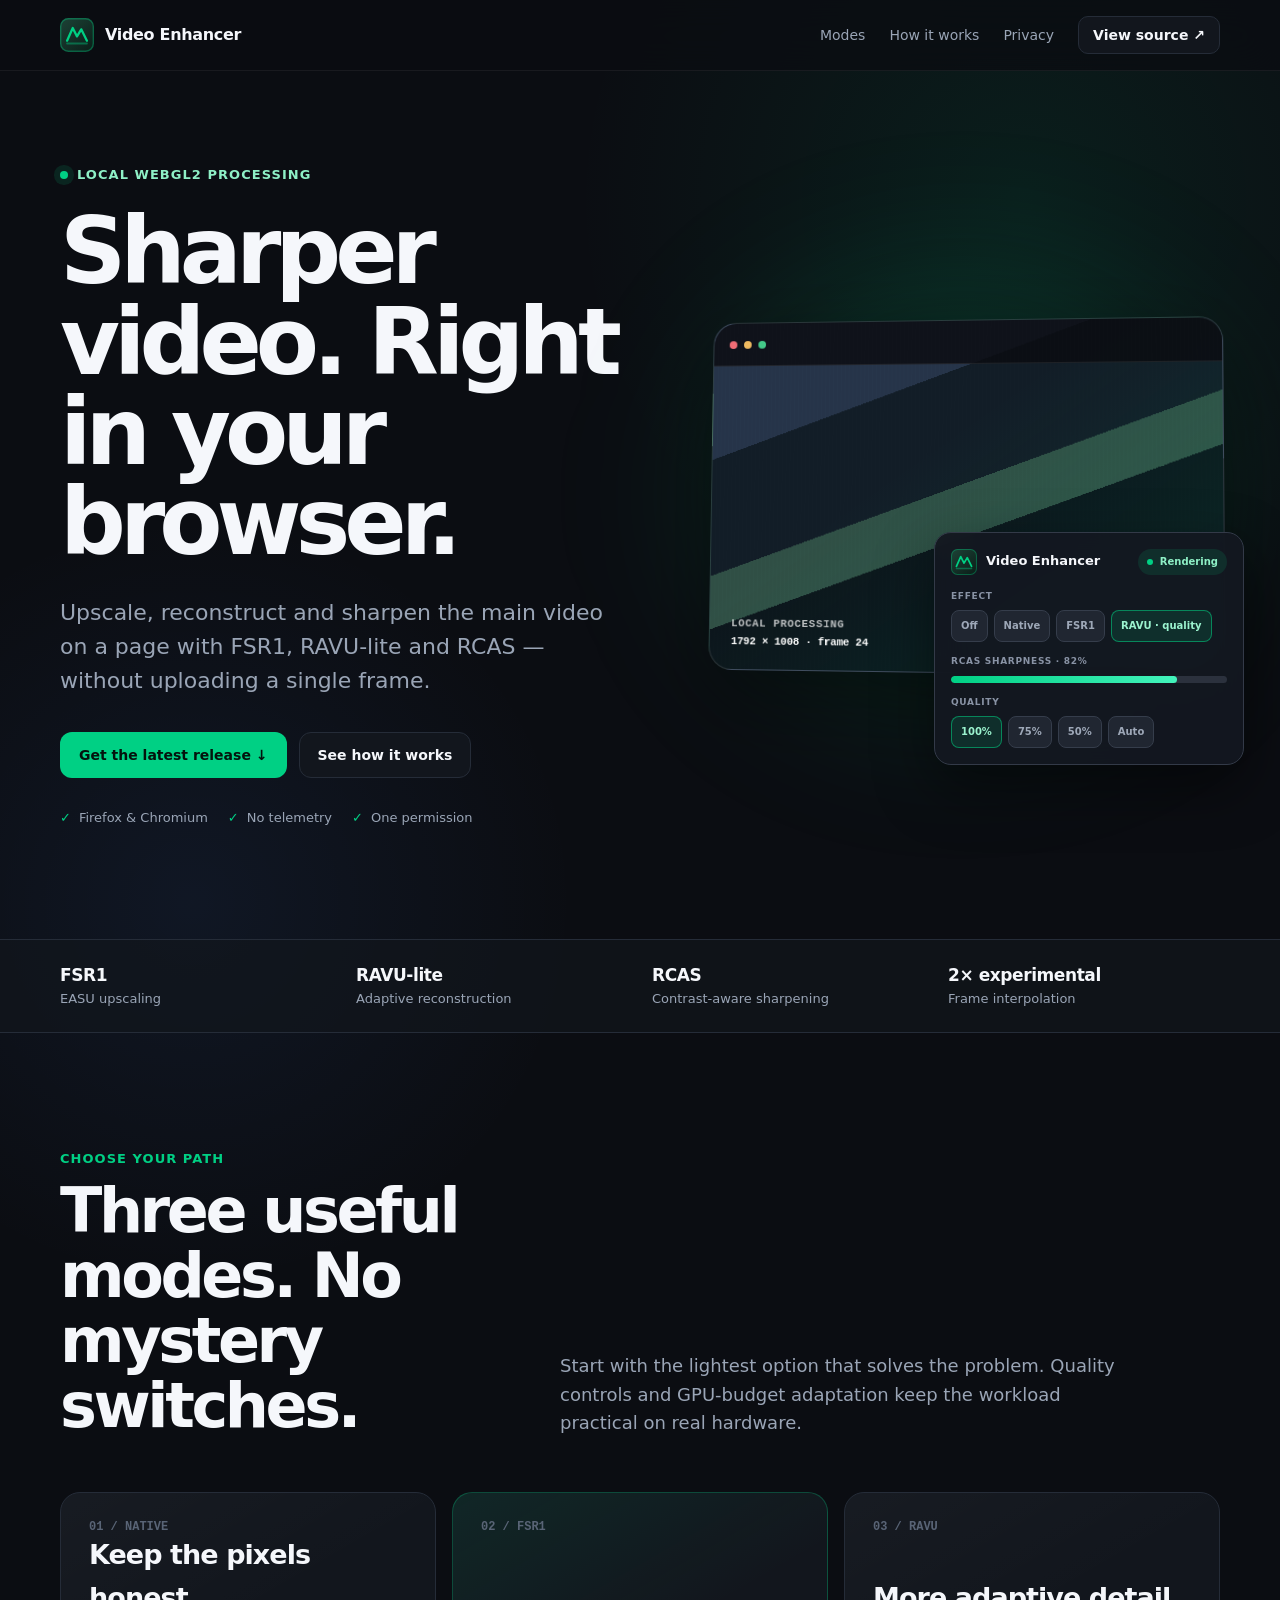
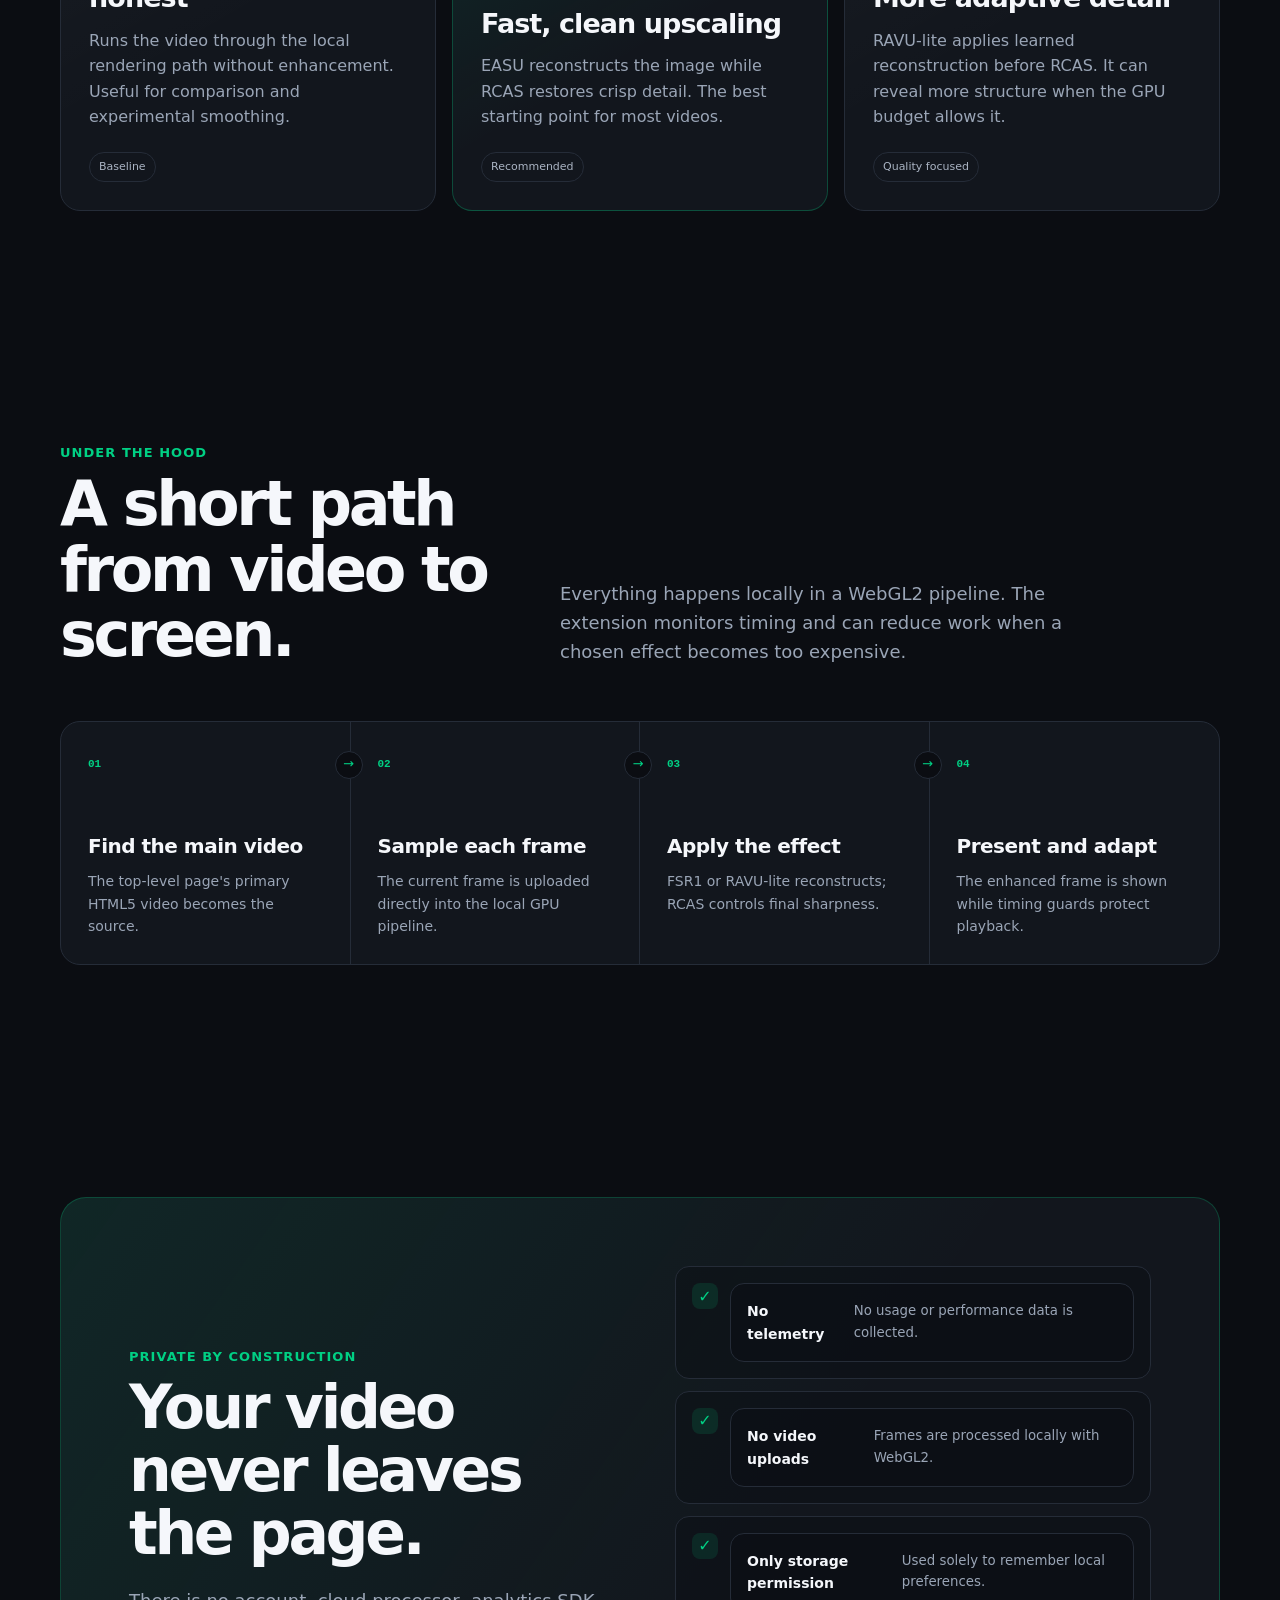
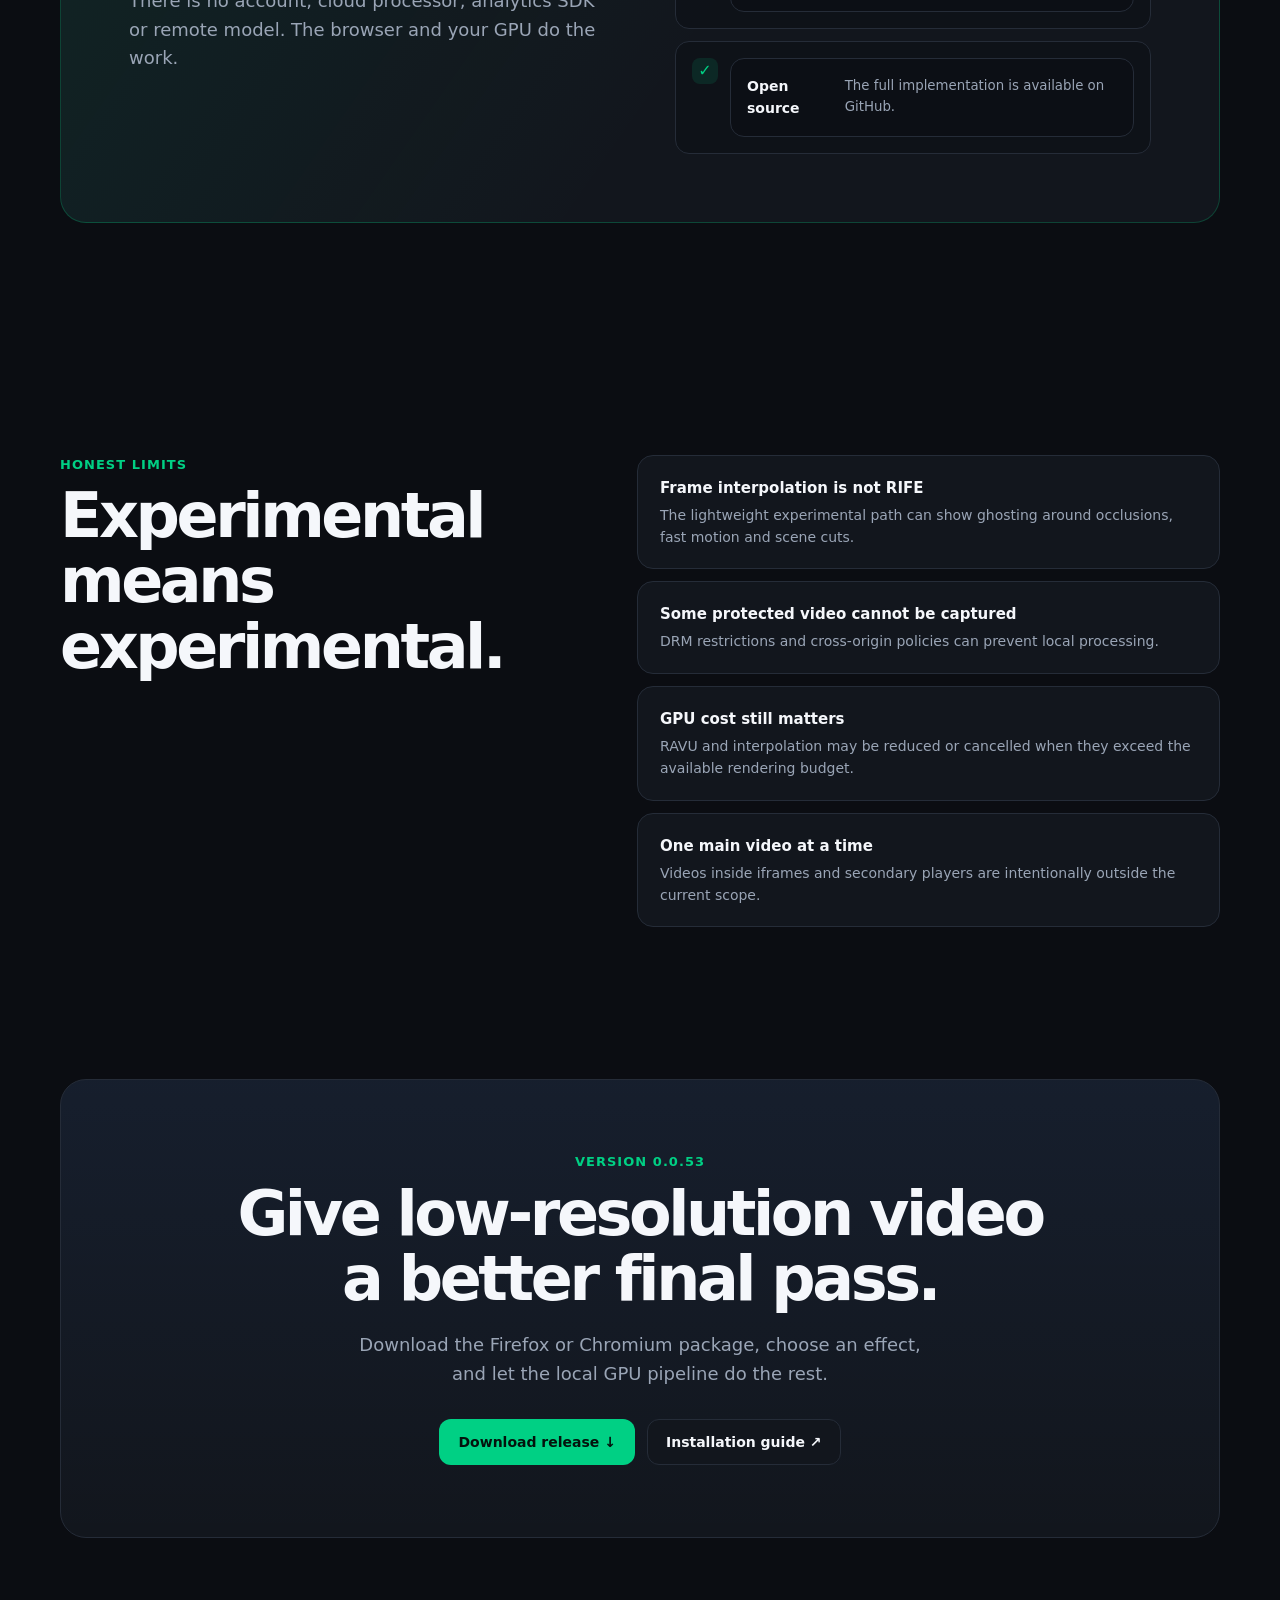
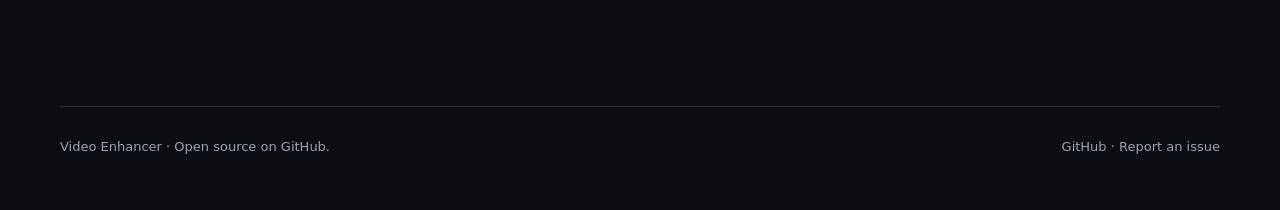
==== docs/index.html @ afce5f15 "docs: add GitHub Pages landing page" ====
<!doctype html>
<html lang="en">
<head>
  <meta charset="utf-8">
  <meta name="viewport" content="width=device-width, initial-scale=1">
  <meta name="theme-color" content="#0b0d12">
  <meta name="description" content="Sharper web video with local WebGL2 processing, FSR1, RAVU-lite, RCAS and experimental frame interpolation.">
  <title>Video Enhancer — Local WebGL2 video enhancement</title>
  <link rel="icon" href="icon.svg" type="image/svg+xml">
  <style>
    :root {
      color-scheme: dark;
      --bg: #0b0d12;
      --panel: #12161d;
      --panel-2: #181d26;
      --line: #252c38;
      --text: #f5f7fb;
      --muted: #9aa5b6;
      --green: #00d084;
      --green-soft: rgba(0, 208, 132, .12);
      --blue: #4d8dff;
      --blue-soft: rgba(77, 141, 255, .12);
      --amber: #f7b955;
      --max: 1160px;
      font-family: Inter, ui-sans-serif, system-ui, -apple-system, BlinkMacSystemFont, "Segoe UI", sans-serif;
      font-synthesis: none;
    }

    * { box-sizing: border-box; }
    html { scroll-behavior: smooth; }
    body {
      margin: 0;
      background:
        radial-gradient(circle at 80% 4%, rgba(0, 208, 132, .09), transparent 28rem),
        radial-gradient(circle at 15% 18%, rgba(77, 141, 255, .08), transparent 24rem),
        var(--bg);
      color: var(--text);
      font-size: 16px;
      line-height: 1.6;
    }
    a { color: inherit; }
    button, a { -webkit-tap-highlight-color: transparent; }
    :focus-visible { outline: 3px solid rgba(77, 141, 255, .7); outline-offset: 3px; }

    .wrap { width: min(calc(100% - 40px), var(--max)); margin-inline: auto; }
    .nav {
      position: sticky;
      top: 0;
      z-index: 10;
      border-bottom: 1px solid rgba(255,255,255,.06);
      background: rgba(11, 13, 18, .8);
      backdrop-filter: blur(18px);
    }
    .nav-inner {
      min-height: 70px;
      display: flex;
      align-items: center;
      justify-content: space-between;
      gap: 24px;
    }
    .brand { display: inline-flex; align-items: center; gap: 11px; text-decoration: none; font-weight: 750; letter-spacing: -.02em; }
    .brand img { width: 34px; height: 34px; }
    .nav-links { display: flex; align-items: center; gap: 24px; color: var(--muted); font-size: 14px; }
    .nav-links a { text-decoration: none; }
    .nav-links a:hover { color: var(--text); }

    .button {
      display: inline-flex;
      min-height: 46px;
      align-items: center;
      justify-content: center;
      gap: 9px;
      border: 1px solid transparent;
      border-radius: 12px;
      padding: 0 18px;
      background: var(--green);
      color: #04130d;
      text-decoration: none;
      font-size: 14px;
      font-weight: 760;
      transition: transform .18s ease, filter .18s ease, border-color .18s ease;
    }
    .button:hover { transform: translateY(-2px); filter: brightness(1.08); }
    .button.secondary { border-color: var(--line); background: var(--panel); color: var(--text); }
    .button.small { min-height: 38px; padding-inline: 14px; border-radius: 10px; }

    .hero {
      min-height: 760px;
      display: grid;
      grid-template-columns: 1.05fr .95fr;
      align-items: center;
      gap: 76px;
      padding: 90px 0 110px;
    }
    .eyebrow {
      display: inline-flex;
      align-items: center;
      gap: 9px;
      margin-bottom: 22px;
      color: #8ef0c6;
      font-size: 13px;
      font-weight: 700;
      letter-spacing: .08em;
      text-transform: uppercase;
    }
    .eyebrow::before { content: ""; width: 8px; height: 8px; border-radius: 50%; background: var(--green); box-shadow: 0 0 0 6px var(--green-soft); }
    h1 { max-width: 740px; margin: 0; font-size: clamp(52px, 7.2vw, 92px); line-height: .98; letter-spacing: -.065em; }
    .hero-copy > p { max-width: 620px; margin: 28px 0 0; color: var(--muted); font-size: clamp(18px, 2.1vw, 22px); line-height: 1.55; }
    .hero-actions { display: flex; flex-wrap: wrap; gap: 12px; margin-top: 34px; }
    .facts { display: flex; flex-wrap: wrap; gap: 12px 20px; margin: 30px 0 0; padding: 0; color: var(--muted); font-size: 13px; list-style: none; }
    .facts li { display: flex; align-items: center; gap: 8px; }
    .facts li::before { content: "✓"; color: var(--green); font-weight: 800; }

    .demo-shell {
      position: relative;
      min-height: 550px;
      display: grid;
      place-items: center;
    }
    .demo-shell::before {
      content: "";
      position: absolute;
      inset: 12% 2%;
      border-radius: 50%;
      background: rgba(0, 208, 132, .16);
      filter: blur(80px);
    }
    .video-card {
      position: relative;
      width: min(100%, 520px);
      aspect-ratio: 16 / 11;
      overflow: hidden;
      border: 1px solid rgba(255,255,255,.12);
      border-radius: 24px;
      background:
        linear-gradient(145deg, transparent 40%, rgba(0, 208, 132, .12)),
        linear-gradient(160deg, #263449 0 26%, #121d27 26% 48%, #304f45 48% 58%, #0c141b 58%);
      box-shadow: 0 28px 90px rgba(0,0,0,.48);
      transform: perspective(1100px) rotateY(-5deg) rotateX(3deg);
    }
    .video-card::after {
      content: "";
      position: absolute;
      inset: 0;
      background: repeating-linear-gradient(90deg, rgba(255,255,255,.025) 0 1px, transparent 1px 4px);
      mix-blend-mode: overlay;
      pointer-events: none;
    }
    .browser-bar { height: 44px; display: flex; align-items: center; gap: 7px; padding: 0 16px; border-bottom: 1px solid rgba(255,255,255,.08); background: rgba(10,12,17,.82); }
    .browser-bar span { width: 8px; height: 8px; border-radius: 50%; background: #4a5261; }
    .browser-bar span:first-child { background: #f06c75; }
    .browser-bar span:nth-child(2) { background: #eeb95f; }
    .browser-bar span:nth-child(3) { background: #43c988; }
    .frame-label { position: absolute; left: 22px; bottom: 22px; color: rgba(255,255,255,.72); font: 600 11px/1 ui-monospace, SFMono-Regular, Consolas, monospace; letter-spacing: .06em; }
    .frame-label strong { display: block; margin-top: 7px; color: white; font: 760 20px/1.2 var(--font, inherit); letter-spacing: -.02em; }

    .control-card {
      position: absolute;
      right: -24px;
      bottom: 5px;
      z-index: 2;
      width: min(310px, 82%);
      border: 1px solid #333a48;
      border-radius: 17px;
      padding: 16px;
      background: rgba(20, 24, 32, .94);
      box-shadow: 0 22px 60px rgba(0,0,0,.48);
      backdrop-filter: blur(18px);
    }
    .control-top { display: flex; align-items: center; justify-content: space-between; margin-bottom: 14px; }
    .control-brand { display: flex; align-items: center; gap: 9px; font-size: 13px; font-weight: 750; }
    .control-brand img { width: 26px; height: 26px; }
    .live { display: inline-flex; align-items: center; gap: 7px; border-radius: 999px; padding: 5px 9px; background: var(--green-soft); color: #8ef0c6; font-size: 10px; font-weight: 700; }
    .live::before { content: ""; width: 6px; height: 6px; border-radius: 50%; background: var(--green); }
    .control-label { margin: 12px 0 7px; color: #8993a5; font-size: 9px; font-weight: 700; letter-spacing: .08em; text-transform: uppercase; }
    .chips { display: flex; flex-wrap: wrap; gap: 6px; }
    .chip { border: 1px solid #353d4b; border-radius: 8px; padding: 7px 9px; background: #202631; color: #9ea8b8; font-size: 10px; font-weight: 650; }
    .chip.active { border-color: rgba(0,208,132,.55); background: var(--green-soft); color: #9bf3cf; }
    .meter { height: 7px; overflow: hidden; border-radius: 999px; background: #2b313d; }
    .meter::before { content: ""; display: block; width: 82%; height: 100%; border-radius: inherit; background: linear-gradient(90deg, var(--green), #43f4bc); }

    .strip { border-block: 1px solid var(--line); background: rgba(18,22,29,.65); }
    .strip-inner { min-height: 92px; display: grid; grid-template-columns: repeat(4, 1fr); align-items: center; gap: 24px; }
    .tech { color: var(--muted); font-size: 13px; }
    .tech strong { display: block; color: var(--text); font-size: 17px; letter-spacing: -.025em; }

    section { padding: 116px 0; }
    .section-head { display: grid; grid-template-columns: .8fr 1.2fr; gap: 60px; align-items: end; margin-bottom: 54px; }
    .kicker { color: var(--green); font-size: 13px; font-weight: 760; letter-spacing: .08em; text-transform: uppercase; }
    h2 { margin: 8px 0 0; font-size: clamp(38px, 5vw, 62px); line-height: 1.05; letter-spacing: -.055em; }
    .section-head p { max-width: 570px; margin: 0; color: var(--muted); font-size: 18px; }

    .mode-grid { display: grid; grid-template-columns: repeat(3, 1fr); gap: 16px; }
    .mode {
      min-height: 310px;
      display: flex;
      flex-direction: column;
      border: 1px solid var(--line);
      border-radius: 20px;
      padding: 28px;
      background: linear-gradient(150deg, rgba(255,255,255,.025), transparent 45%), var(--panel);
    }
    .mode-number { color: #596476; font: 650 12px/1 ui-monospace, SFMono-Regular, Consolas, monospace; }
    .mode h3 { margin: auto 0 8px; font-size: 27px; letter-spacing: -.035em; }
    .mode p { min-height: 4.8em; margin: 0; color: var(--muted); }
    .mode-tag { align-self: flex-start; margin-top: 22px; border: 1px solid var(--line); border-radius: 999px; padding: 5px 9px; color: #aab4c3; font-size: 11px; }
    .mode:nth-child(2) { border-color: rgba(0,208,132,.28); background: linear-gradient(150deg, rgba(0,208,132,.09), transparent 50%), var(--panel); }

    .pipeline { display: grid; grid-template-columns: repeat(4, 1fr); border: 1px solid var(--line); border-radius: 20px; overflow: hidden; background: var(--panel); }
    .pipeline article { position: relative; min-height: 215px; padding: 27px; border-right: 1px solid var(--line); }
    .pipeline article:last-child { border: 0; }
    .pipeline article:not(:last-child)::after { content: "→"; position: absolute; z-index: 2; right: -13px; top: 29px; width: 26px; height: 26px; display: grid; place-items: center; border: 1px solid var(--line); border-radius: 50%; background: var(--bg); color: var(--green); font-size: 13px; }
    .pipeline small { color: var(--green); font: 700 11px/1 ui-monospace, SFMono-Regular, Consolas, monospace; }
    .pipeline h3 { margin: 56px 0 8px; font-size: 20px; letter-spacing: -.025em; }
    .pipeline p { margin: 0; color: var(--muted); font-size: 14px; }

    .privacy {
      position: relative;
      overflow: hidden;
      display: grid;
      grid-template-columns: 1fr 1fr;
      gap: 70px;
      align-items: center;
      border: 1px solid rgba(0,208,132,.24);
      border-radius: 26px;
      padding: clamp(32px, 6vw, 68px);
      background: linear-gradient(125deg, rgba(0,208,132,.09), transparent 60%), var(--panel);
    }
    .privacy h2 { font-size: clamp(36px, 4.8vw, 60px); }
    .privacy p { margin: 22px 0 0; color: var(--muted); font-size: 18px; }
    .privacy-list { display: grid; gap: 12px; }
    .privacy-list div { display: flex; gap: 12px; align-items: flex-start; border: 1px solid var(--line); border-radius: 14px; padding: 16px; background: rgba(9,12,16,.38); }
    .privacy-list span { width: 26px; height: 26px; flex: none; display: grid; place-items: center; border-radius: 8px; background: var(--green-soft); color: var(--green); font-weight: 800; }
    .privacy-list strong { display: block; font-size: 14px; }
    .privacy-list small { color: var(--muted); }

    .limits { display: grid; grid-template-columns: 1fr 1.15fr; gap: 70px; align-items: start; }
    .limits h2 { position: sticky; top: 112px; }
    .limit-list { display: grid; gap: 12px; }
    .limit { border: 1px solid var(--line); border-radius: 16px; padding: 20px 22px; background: var(--panel); }
    .limit strong { display: block; margin-bottom: 4px; font-size: 15px; }
    .limit p { margin: 0; color: var(--muted); font-size: 14px; }

    .cta { padding-top: 36px; }
    .cta-box { border: 1px solid var(--line); border-radius: 26px; padding: 72px 28px; text-align: center; background: linear-gradient(180deg, rgba(77,141,255,.07), transparent), var(--panel); }
    .cta-box h2 { max-width: 820px; margin-inline: auto; }
    .cta-box p { max-width: 600px; margin: 20px auto 30px; color: var(--muted); font-size: 18px; }
    .cta-actions { display: flex; justify-content: center; flex-wrap: wrap; gap: 12px; }

    footer { padding: 52px 0; color: var(--muted); font-size: 13px; }
    .footer-inner { display: flex; justify-content: space-between; gap: 24px; padding-top: 30px; border-top: 1px solid var(--line); }
    footer a { text-decoration: none; }
    footer a:hover { color: var(--text); }

    @media (max-width: 900px) {
      .nav-links > a:not(.button) { display: none; }
      .hero { grid-template-columns: 1fr; gap: 28px; padding-top: 72px; }
      .hero-copy { text-align: center; }
      .hero-copy > p { margin-inline: auto; }
      .hero-actions, .facts { justify-content: center; }
      .demo-shell { min-height: 500px; }
      .video-card { transform: none; }
      .control-card { right: 0; }
      .strip-inner { grid-template-columns: repeat(2, 1fr); padding-block: 24px; }
      .section-head, .privacy, .limits { grid-template-columns: 1fr; gap: 28px; }
      .mode-grid { grid-template-columns: 1fr; }
      .mode { min-height: 245px; }
      .pipeline { grid-template-columns: 1fr 1fr; }
      .pipeline article:nth-child(2) { border-right: 0; }
      .pipeline article:nth-child(-n+2) { border-bottom: 1px solid var(--line); }
      .pipeline article::after { display: none !important; }
      .limits h2 { position: static; }
    }

    @media (max-width: 560px) {
      .wrap { width: min(calc(100% - 24px), var(--max)); }
      .nav-inner { min-height: 62px; }
      .nav .button { display: none; }
      h1 { font-size: clamp(48px, 16vw, 68px); }
      .hero { min-height: auto; padding: 62px 0 78px; }
      .hero-actions .button { width: 100%; }
      .demo-shell { min-height: 420px; }
      .video-card { align-self: start; border-radius: 18px; }
      .control-card { right: 50%; bottom: 0; transform: translateX(50%); width: 90%; }
      .strip-inner, .pipeline { grid-template-columns: 1fr; }
      .pipeline article { min-height: 170px; border-right: 0; border-bottom: 1px solid var(--line); }
      .pipeline article h3 { margin-top: 28px; }
      section { padding: 82px 0; }
      .section-head { margin-bottom: 34px; }
      .privacy { border-radius: 20px; }
      .footer-inner { flex-direction: column; }
    }

    @media (prefers-reduced-motion: reduce) {
      html { scroll-behavior: auto; }
      *, *::before, *::after { transition-duration: .01ms !important; }
    }
  </style>
</head>
<body>
  <nav class="nav" aria-label="Primary navigation">
    <div class="wrap nav-inner">
      <a class="brand" href="#top"><img src="icon.svg" alt=""> Video Enhancer</a>
      <div class="nav-links">
        <a href="#modes">Modes</a>
        <a href="#how">How it works</a>
        <a href="#privacy">Privacy</a>
        <a class="button small secondary" href="https://github.com/treeks12/video-enhancer" rel="noreferrer">View source ↗</a>
      </div>
    </div>
  </nav>

  <main id="top">
    <div class="wrap hero">
      <div class="hero-copy">
        <div class="eyebrow">Local WebGL2 processing</div>
        <h1>Sharper video. Right in your browser.</h1>
        <p>Upscale, reconstruct and sharpen the main video on a page with FSR1, RAVU-lite and RCAS — without uploading a single frame.</p>
        <div class="hero-actions">
          <a class="button" href="https://github.com/treeks12/video-enhancer/releases/latest">Get the latest release ↓</a>
          <a class="button secondary" href="#how">See how it works</a>
        </div>
        <ul class="facts" aria-label="Key facts">
          <li>Firefox & Chromium</li>
          <li>No telemetry</li>
          <li>One permission</li>
        </ul>
      </div>

      <div class="demo-shell" aria-label="Video Enhancer interface preview">
        <div class="video-card">
          <div class="browser-bar" aria-hidden="true"><span></span><span></span><span></span></div>
          <div class="frame-label">LOCAL PROCESSING<strong>1792 × 1008 · frame 24</strong></div>
        </div>
        <div class="control-card">
          <div class="control-top">
            <div class="control-brand"><img src="icon.svg" alt=""> Video Enhancer</div>
            <div class="live">Rendering</div>
          </div>
          <div class="control-label">Effect</div>
          <div class="chips"><span class="chip">Off</span><span class="chip">Native</span><span class="chip">FSR1</span><span class="chip active">RAVU · quality</span></div>
          <div class="control-label">RCAS sharpness · 82%</div>
          <div class="meter"></div>
          <div class="control-label">Quality</div>
          <div class="chips"><span class="chip active">100%</span><span class="chip">75%</span><span class="chip">50%</span><span class="chip">Auto</span></div>
        </div>
      </div>
    </div>

    <div class="strip">
      <div class="wrap strip-inner">
        <div class="tech"><strong>FSR1</strong>EASU upscaling</div>
        <div class="tech"><strong>RAVU-lite</strong>Adaptive reconstruction</div>
        <div class="tech"><strong>RCAS</strong>Contrast-aware sharpening</div>
        <div class="tech"><strong>2× experimental</strong>Frame interpolation</div>
      </div>
    </div>

    <section id="modes">
      <div class="wrap">
        <div class="section-head">
          <div><div class="kicker">Choose your path</div><h2>Three useful modes. No mystery switches.</h2></div>
          <p>Start with the lightest option that solves the problem. Quality controls and GPU-budget adaptation keep the workload practical on real hardware.</p>
        </div>
        <div class="mode-grid">
          <article class="mode"><span class="mode-number">01 / NATIVE</span><h3>Keep the pixels honest</h3><p>Runs the video through the local rendering path without enhancement. Useful for comparison and experimental smoothing.</p><span class="mode-tag">Baseline</span></article>
          <article class="mode"><span class="mode-number">02 / FSR1</span><h3>Fast, clean upscaling</h3><p>EASU reconstructs the image while RCAS restores crisp detail. The best starting point for most videos.</p><span class="mode-tag">Recommended</span></article>
          <article class="mode"><span class="mode-number">03 / RAVU</span><h3>More adaptive detail</h3><p>RAVU-lite applies learned reconstruction before RCAS. It can reveal more structure when the GPU budget allows it.</p><span class="mode-tag">Quality focused</span></article>
        </div>
      </div>
    </section>

    <section id="how">
      <div class="wrap">
        <div class="section-head">
          <div><div class="kicker">Under the hood</div><h2>A short path from video to screen.</h2></div>
          <p>Everything happens locally in a WebGL2 pipeline. The extension monitors timing and can reduce work when a chosen effect becomes too expensive.</p>
        </div>
        <div class="pipeline">
          <article><small>01</small><h3>Find the main video</h3><p>The top-level page's primary HTML5 video becomes the source.</p></article>
          <article><small>02</small><h3>Sample each frame</h3><p>The current frame is uploaded directly into the local GPU pipeline.</p></article>
          <article><small>03</small><h3>Apply the effect</h3><p>FSR1 or RAVU-lite reconstructs; RCAS controls final sharpness.</p></article>
          <article><small>04</small><h3>Present and adapt</h3><p>The enhanced frame is shown while timing guards protect playback.</p></article>
        </div>
      </div>
    </section>

    <section id="privacy">
      <div class="wrap privacy">
        <div><div class="kicker">Private by construction</div><h2>Your video never leaves the page.</h2><p>There is no account, cloud processor, analytics SDK or remote model. The browser and your GPU do the work.</p></div>
        <div class="privacy-list">
          <div><span>✓</span><div><strong>No telemetry</strong><small>No usage or performance data is collected.</small></div></div>
          <div><span>✓</span><div><strong>No video uploads</strong><small>Frames are processed locally with WebGL2.</small></div></div>
          <div><span>✓</span><div><strong>Only storage permission</strong><small>Used solely to remember local preferences.</small></div></div>
          <div><span>✓</span><div><strong>Open source</strong><small>The full implementation is available on GitHub.</small></div></div>
        </div>
      </div>
    </section>

    <section>
      <div class="wrap limits">
        <div><div class="kicker">Honest limits</div><h2>Experimental means experimental.</h2></div>
        <div class="limit-list">
          <article class="limit"><strong>Frame interpolation is not RIFE</strong><p>The lightweight experimental path can show ghosting around occlusions, fast motion and scene cuts.</p></article>
          <article class="limit"><strong>Some protected video cannot be captured</strong><p>DRM restrictions and cross-origin policies can prevent local processing.</p></article>
          <article class="limit"><strong>GPU cost still matters</strong><p>RAVU and interpolation may be reduced or cancelled when they exceed the available rendering budget.</p></article>
          <article class="limit"><strong>One main video at a time</strong><p>Videos inside iframes and secondary players are intentionally outside the current scope.</p></article>
        </div>
      </div>
    </section>

    <section class="cta">
      <div class="wrap cta-box">
        <div class="kicker">Version 0.0.53</div>
        <h2>Give low-resolution video a better final pass.</h2>
        <p>Download the Firefox or Chromium package, choose an effect, and let the local GPU pipeline do the rest.</p>
        <div class="cta-actions">
          <a class="button" href="https://github.com/treeks12/video-enhancer/releases/latest">Download release ↓</a>
          <a class="button secondary" href="https://github.com/treeks12/video-enhancer#how-to-use">Installation guide ↗</a>
        </div>
      </div>
    </section>
  </main>

  <footer>
    <div class="wrap footer-inner">
      <span>Video Enhancer · Open source on GitHub.</span>
      <span><a href="https://github.com/treeks12/video-enhancer">GitHub</a> · <a href="https://github.com/treeks12/video-enhancer/issues">Report an issue</a></span>
    </div>
  </footer>
</body>
</html>
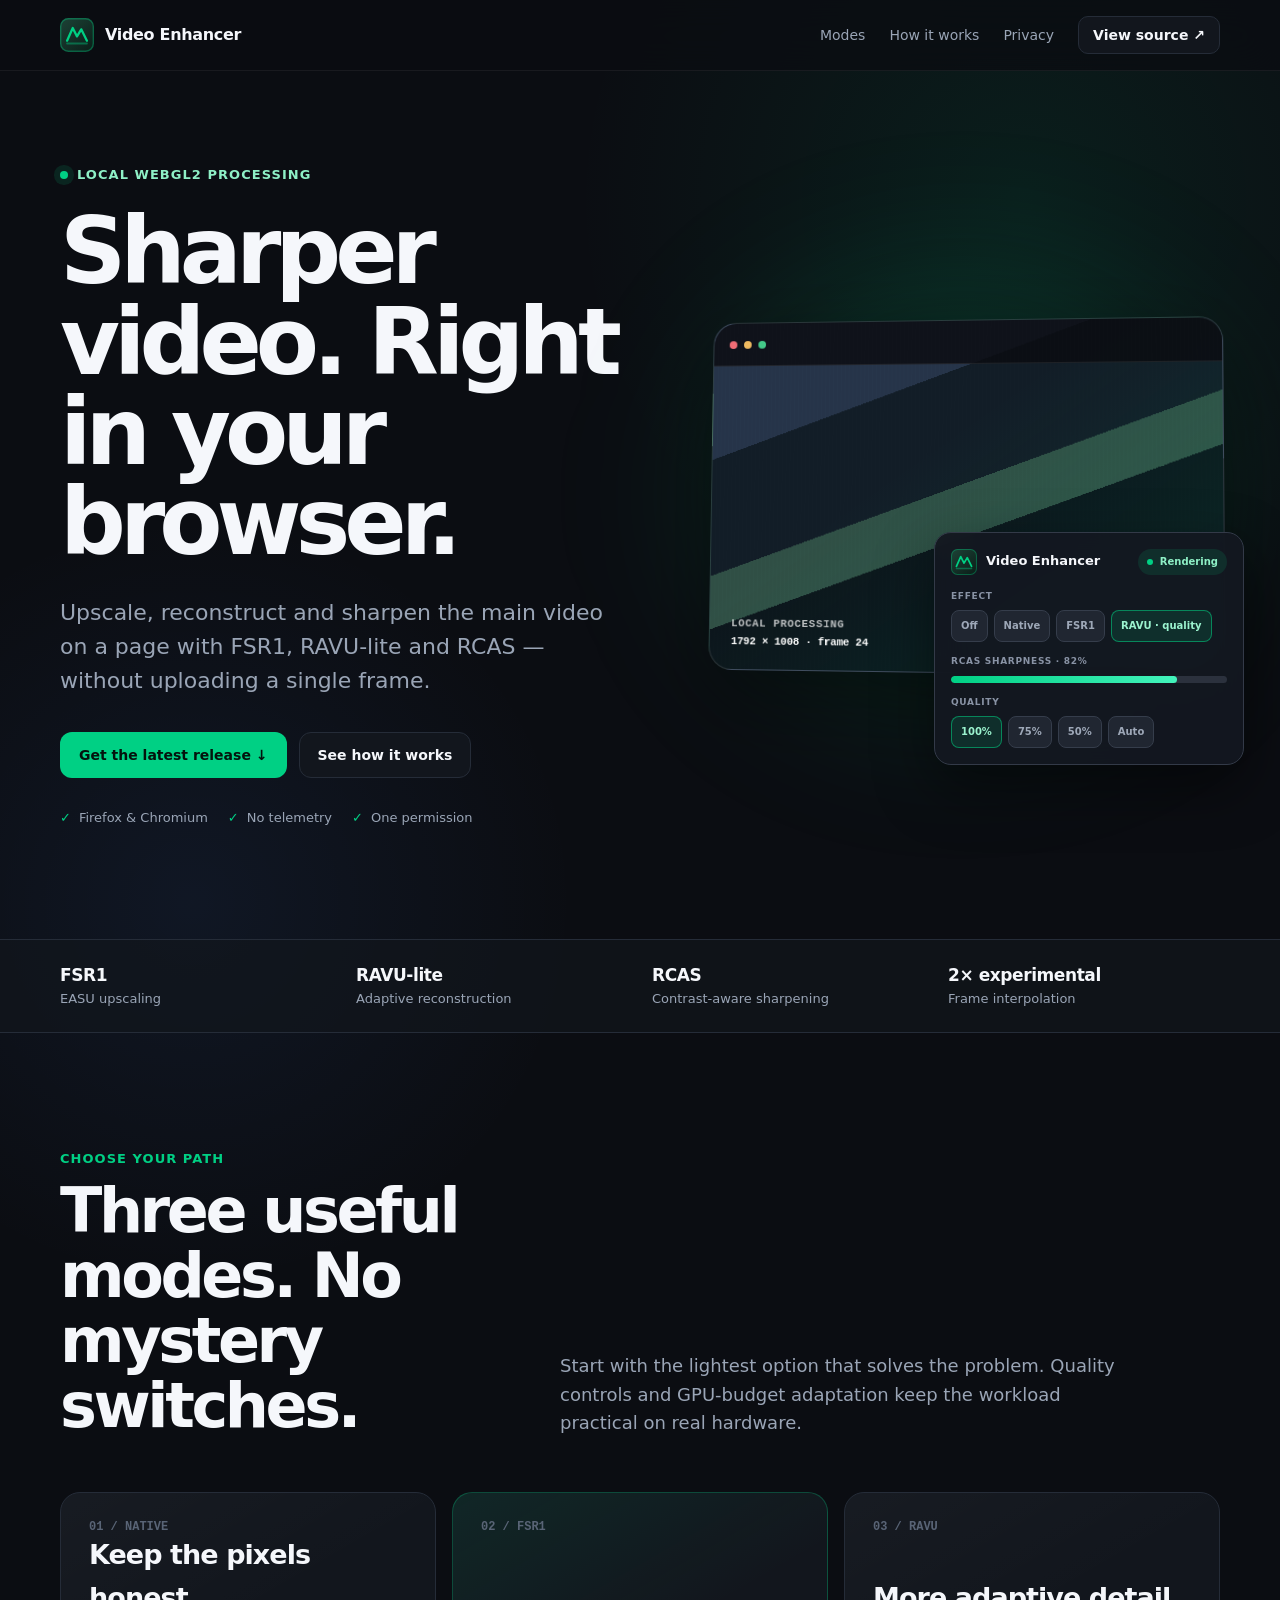
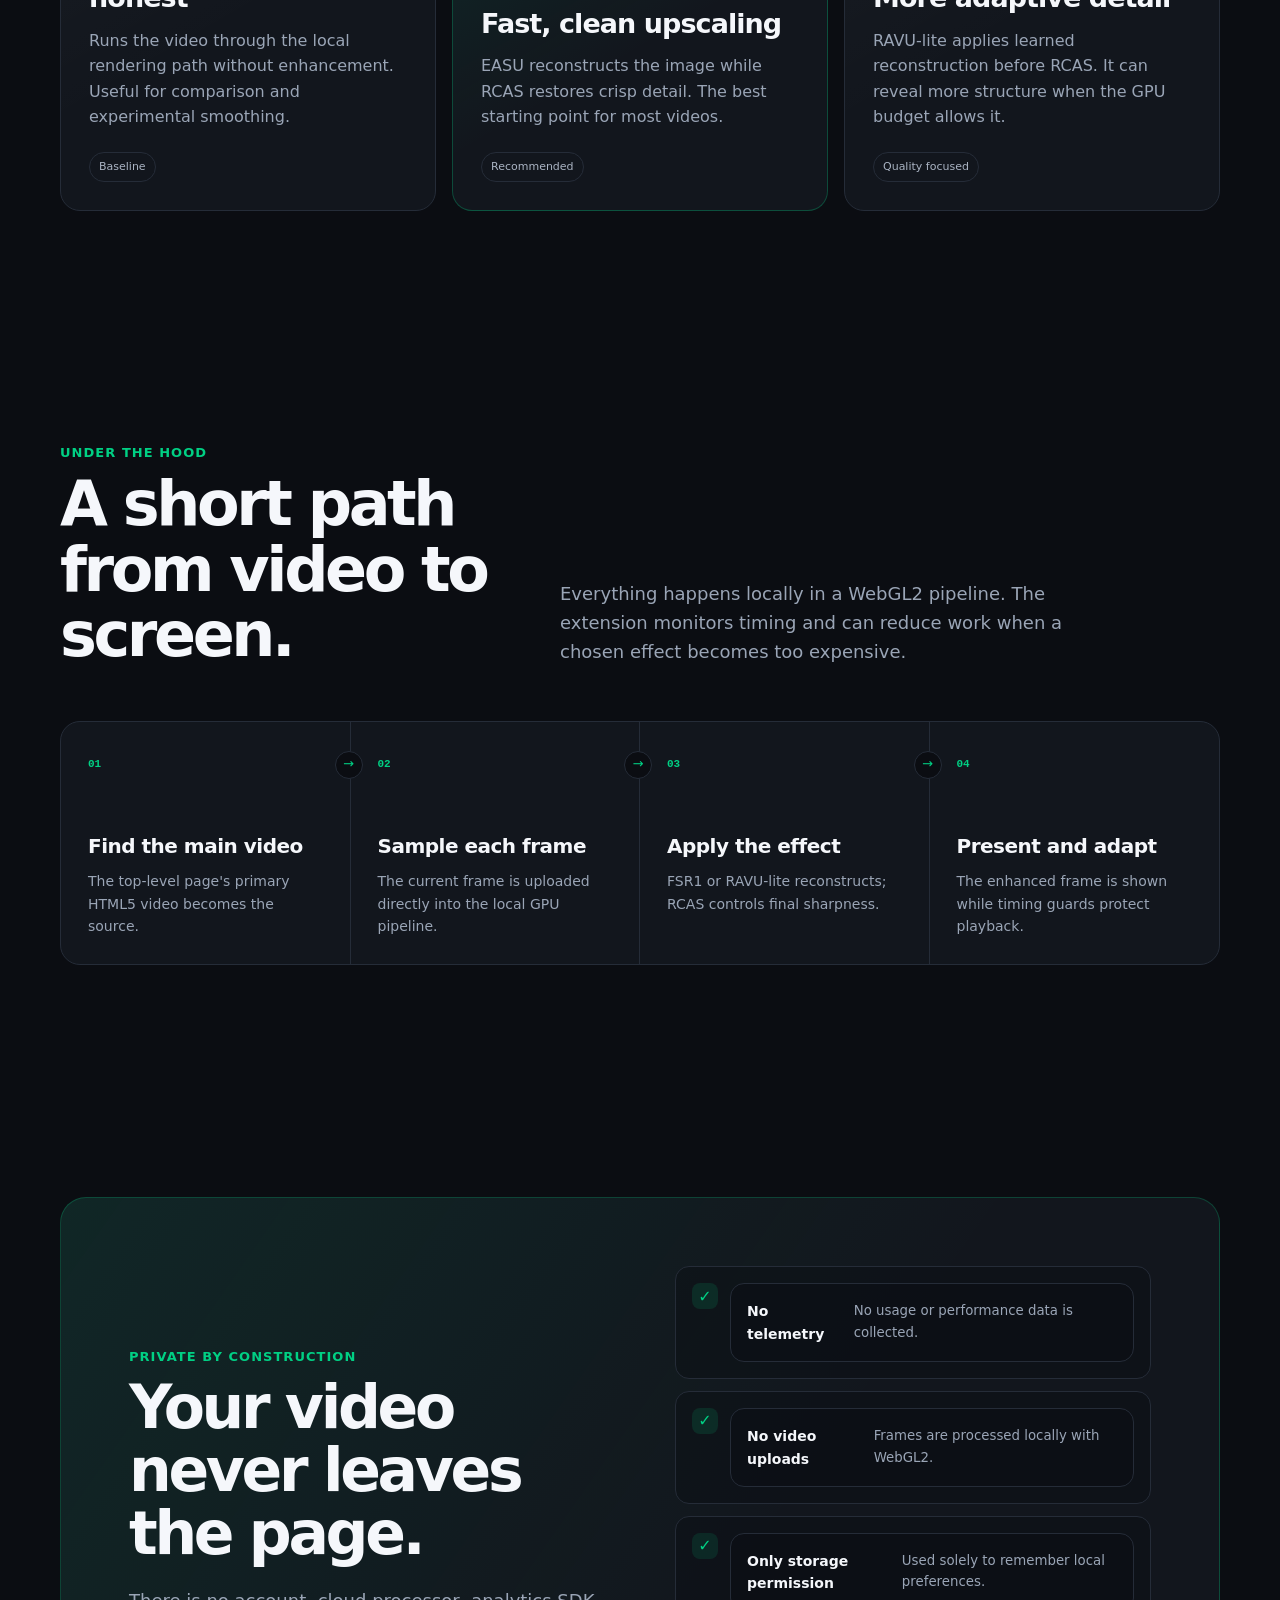
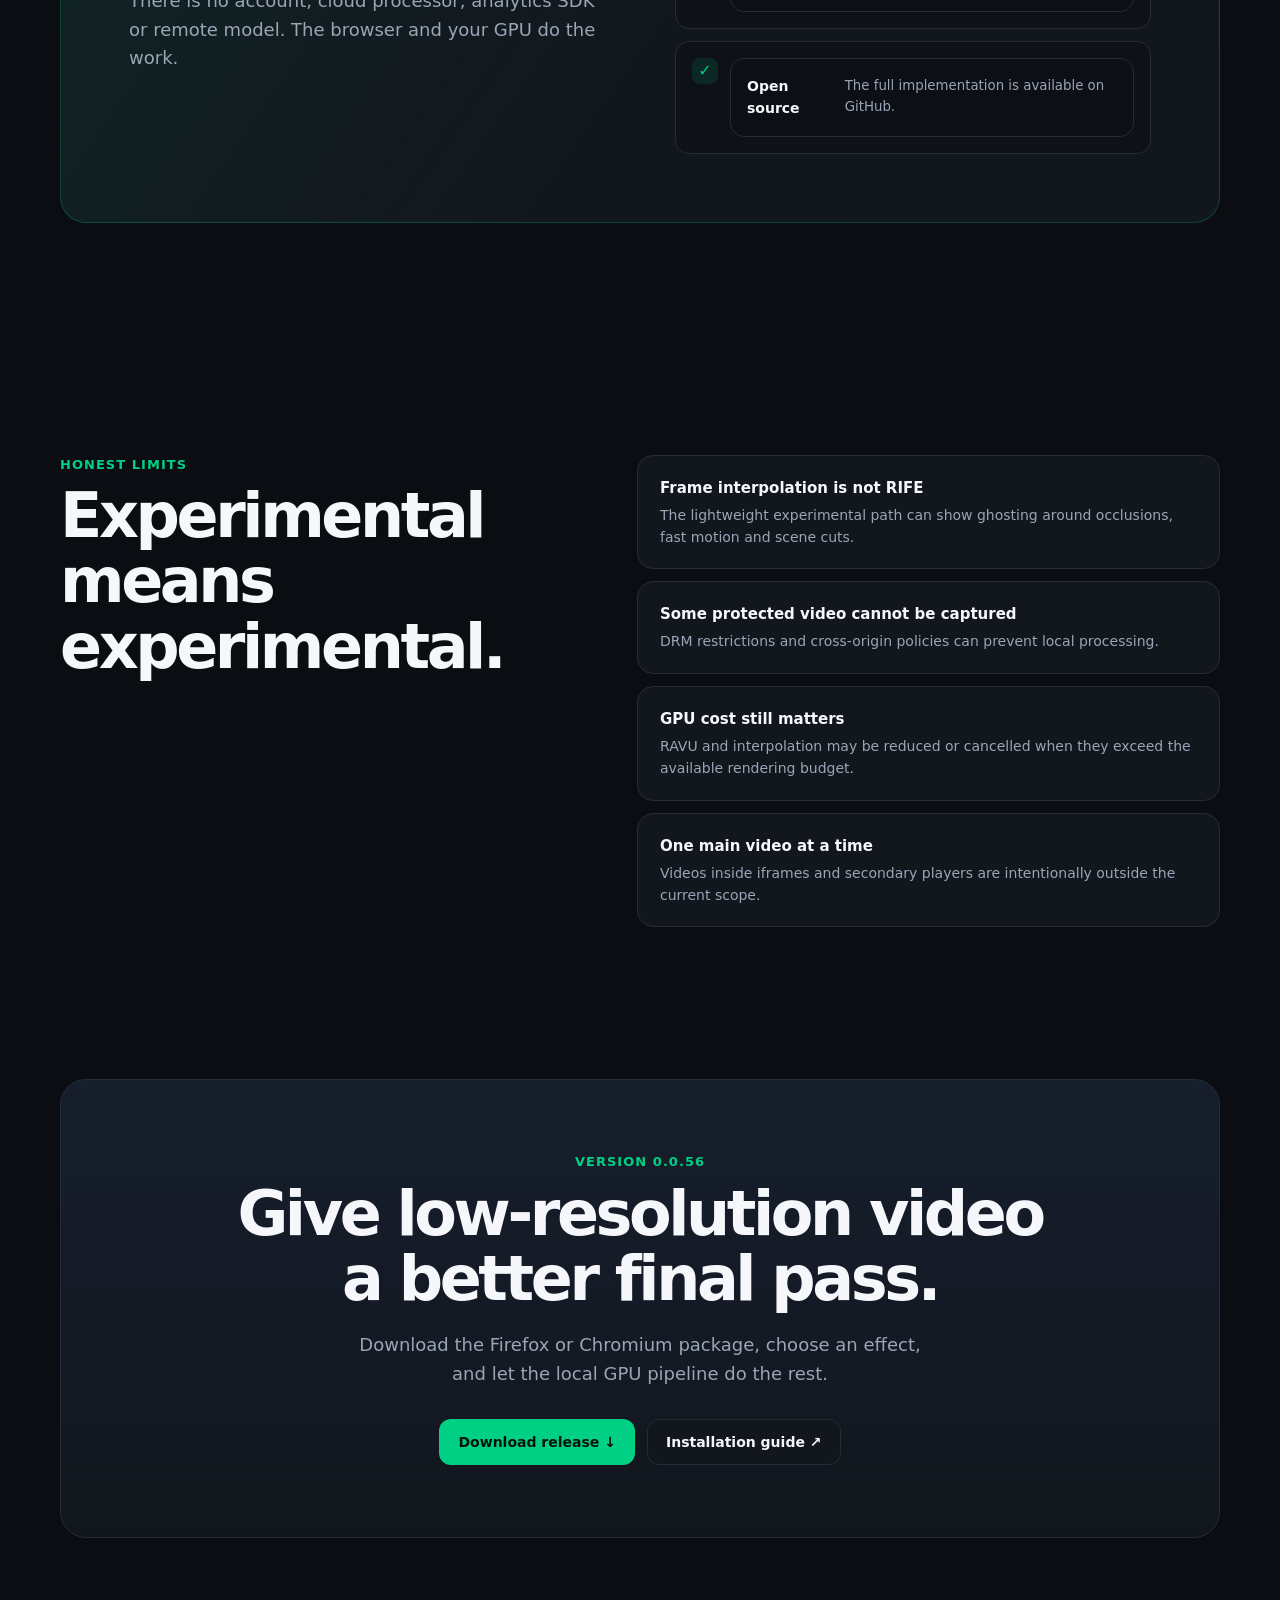
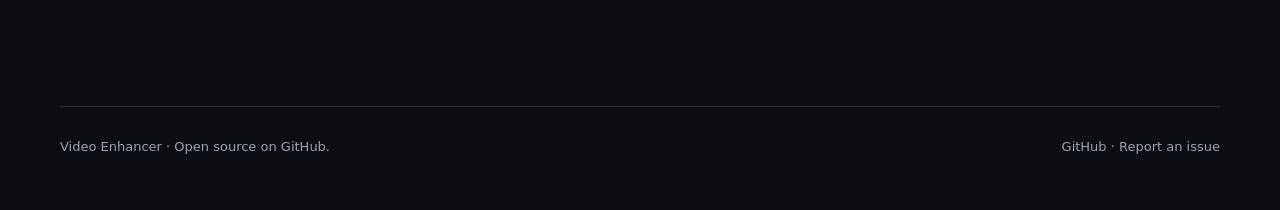
==== commit 5399c2de: "fix: restore video cadence and unlock interpolation" ====
--- a/docs/index.html
+++ b/docs/index.html
@@ -411,7 +411,7 @@
 
     <section class="cta">
       <div class="wrap cta-box">
-        <div class="kicker">Version 0.0.53</div>
+        <div class="kicker">Version 0.0.56</div>
         <h2>Give low-resolution video a better final pass.</h2>
         <p>Download the Firefox or Chromium package, choose an effect, and let the local GPU pipeline do the rest.</p>
         <div class="cta-actions">
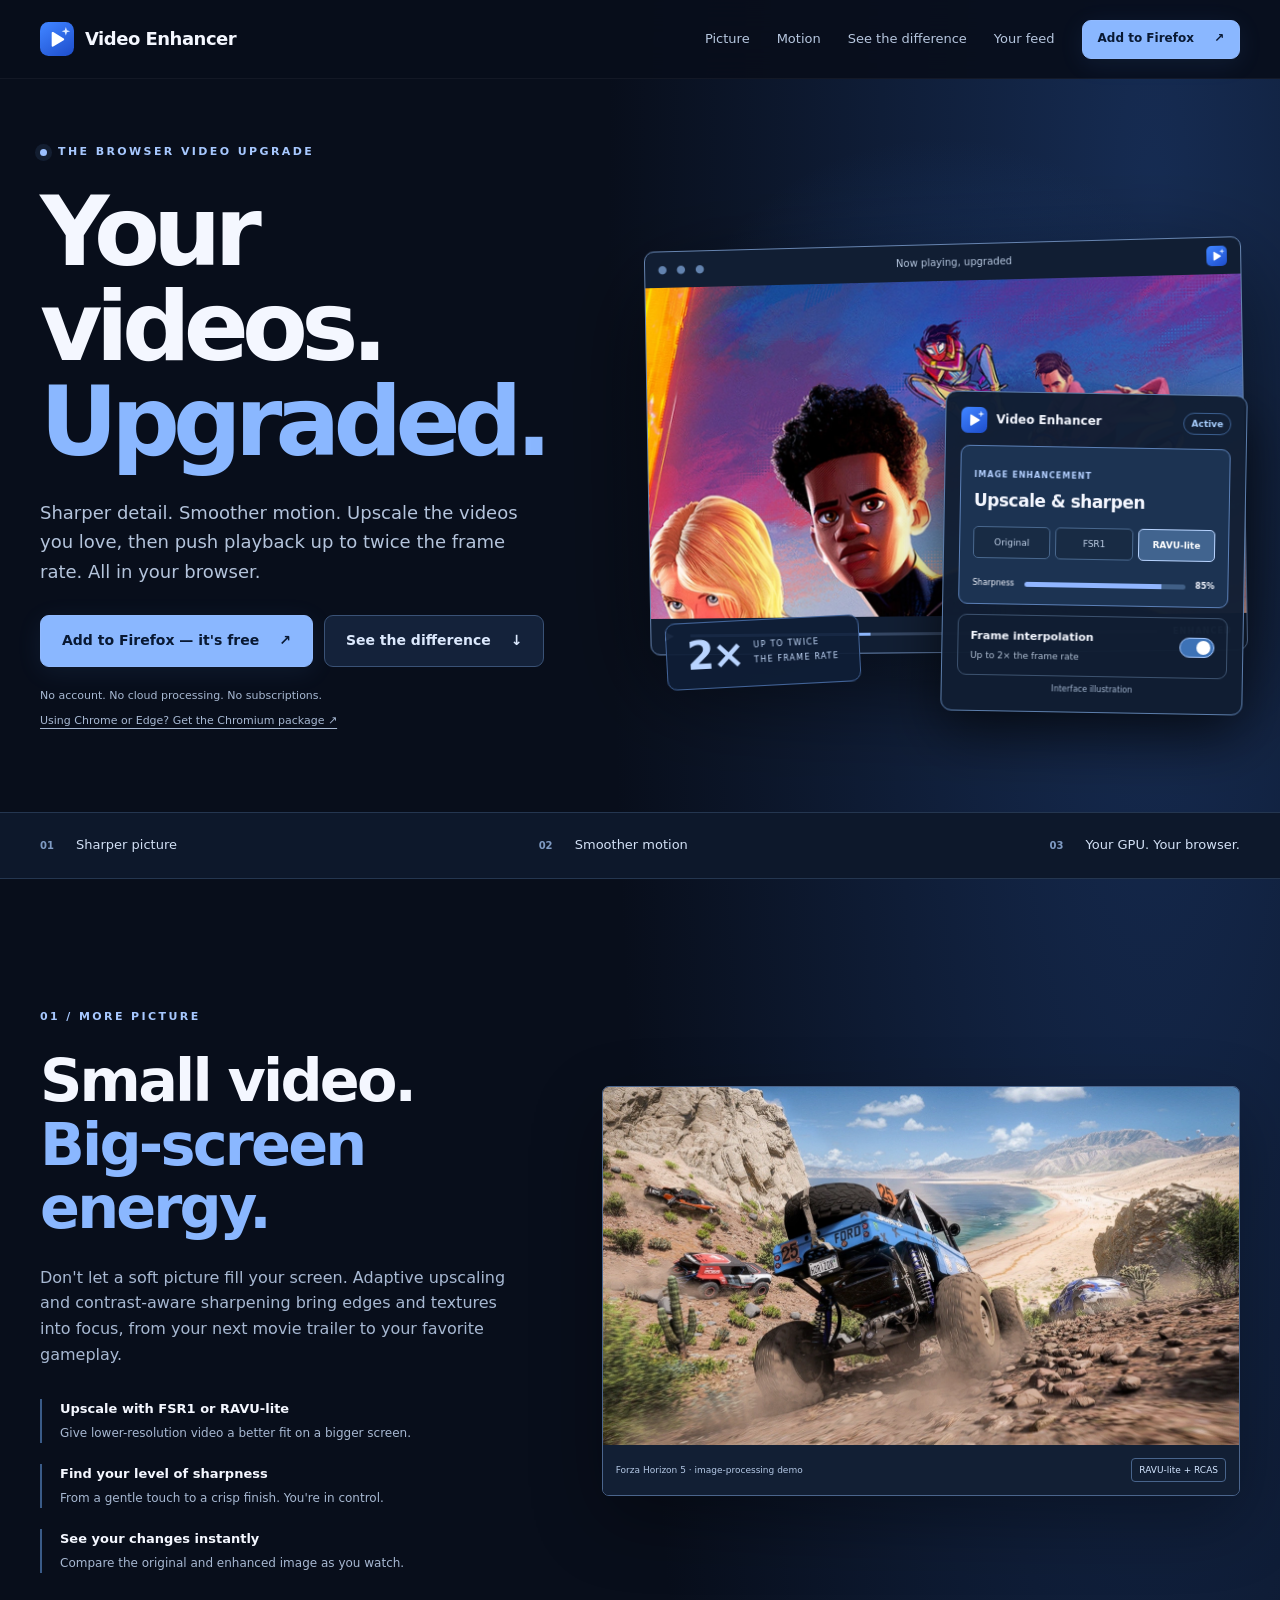
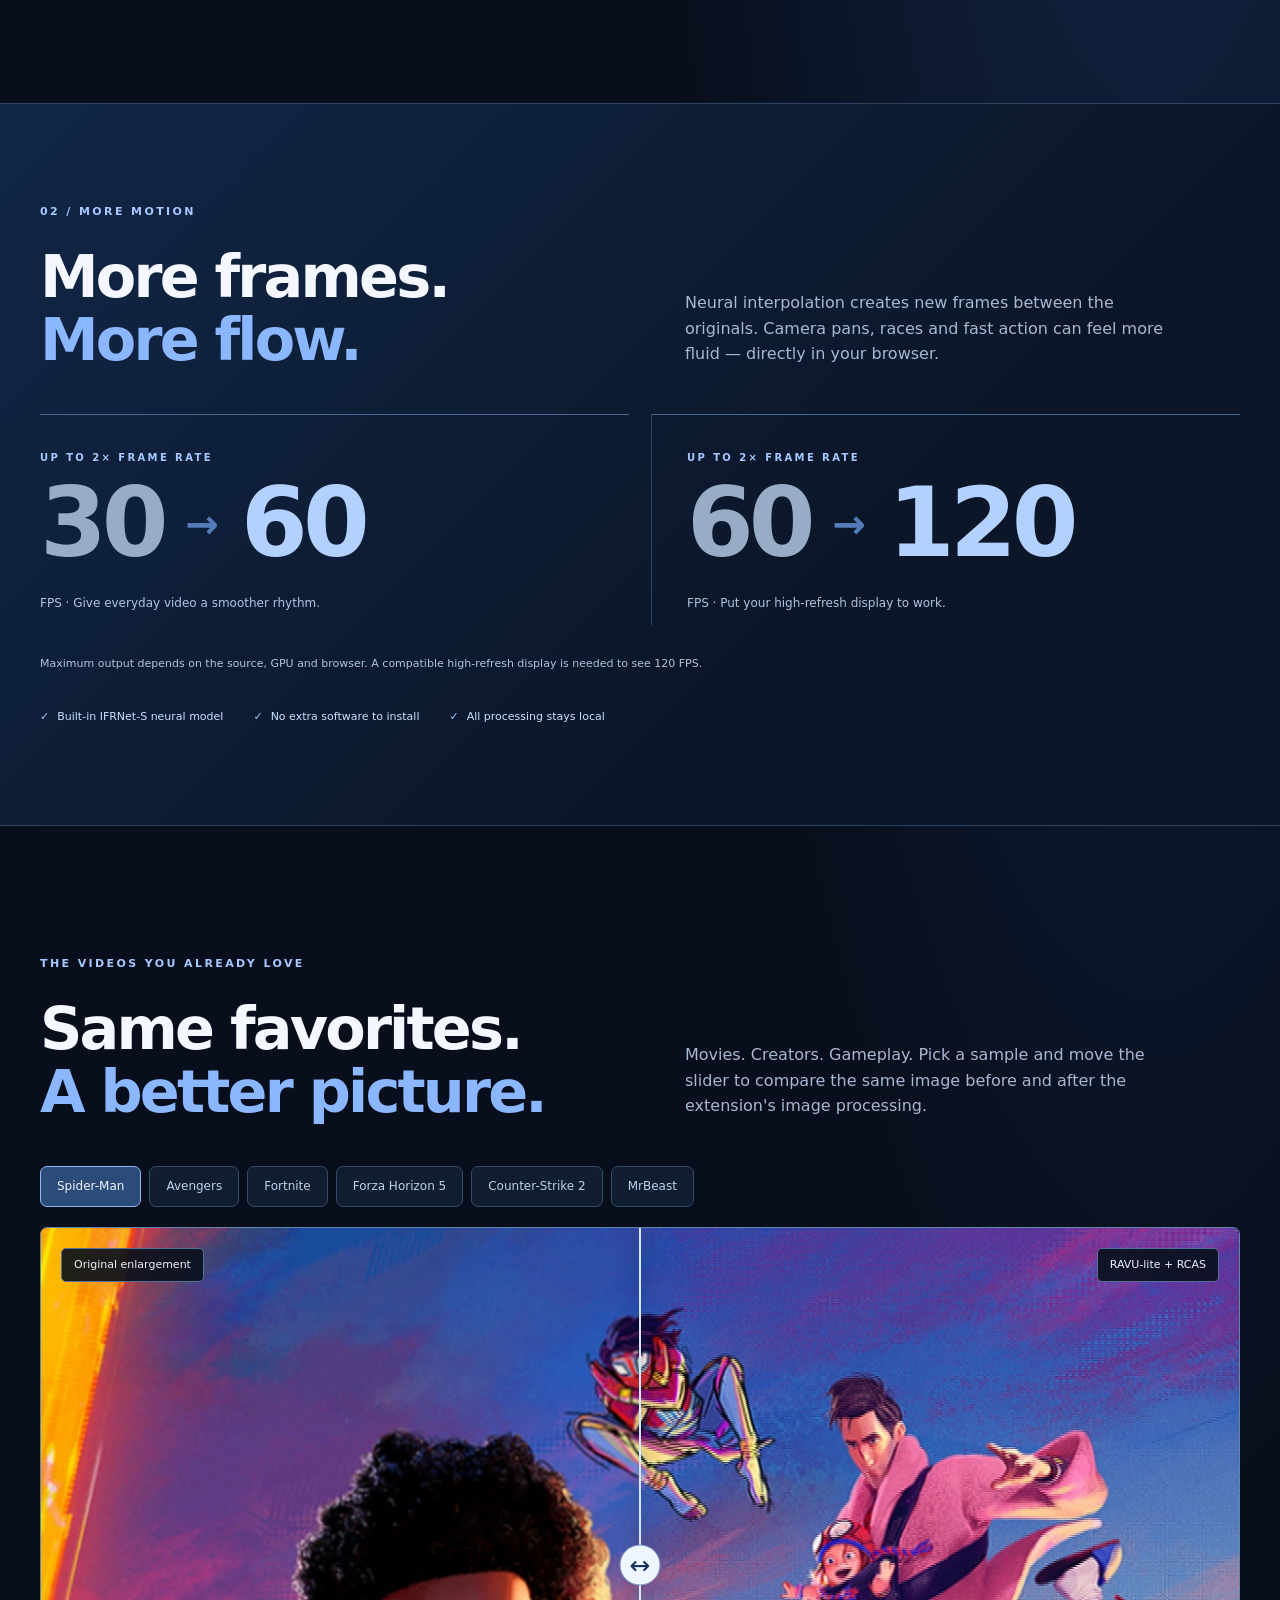
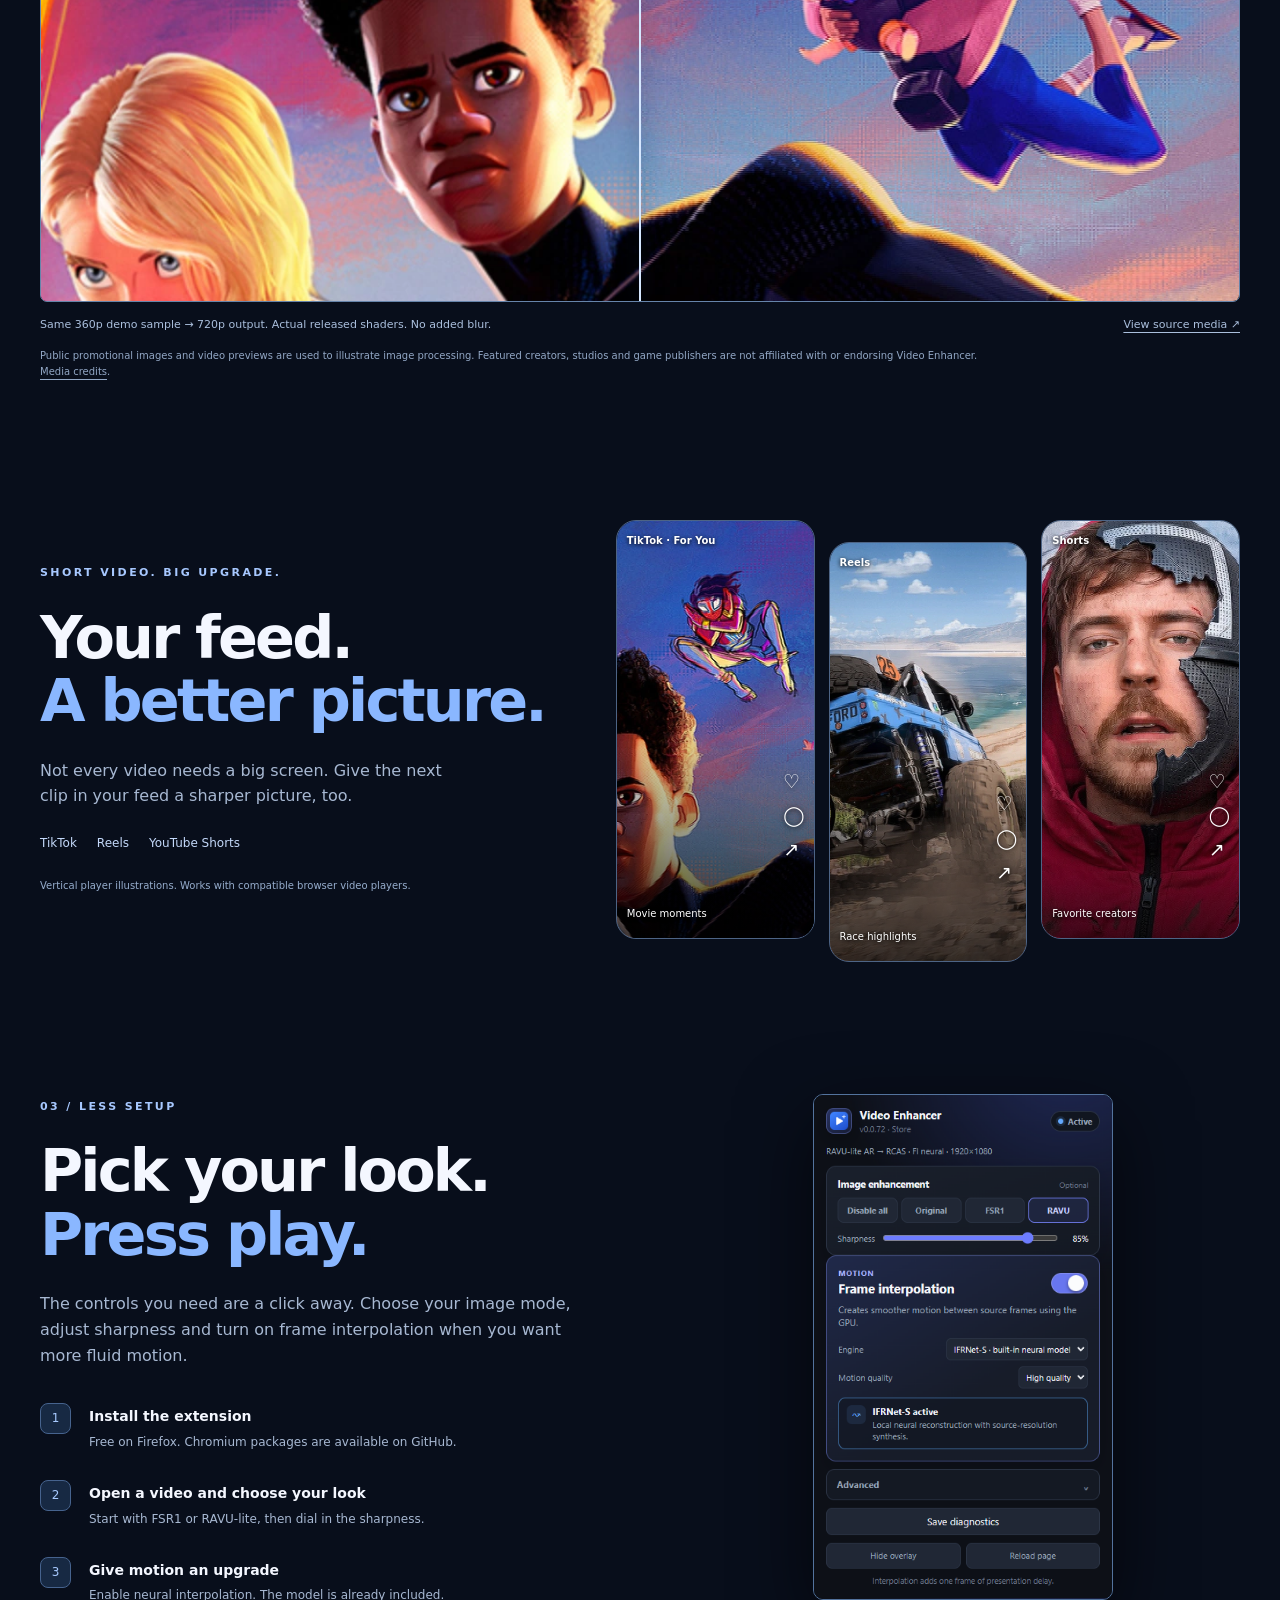
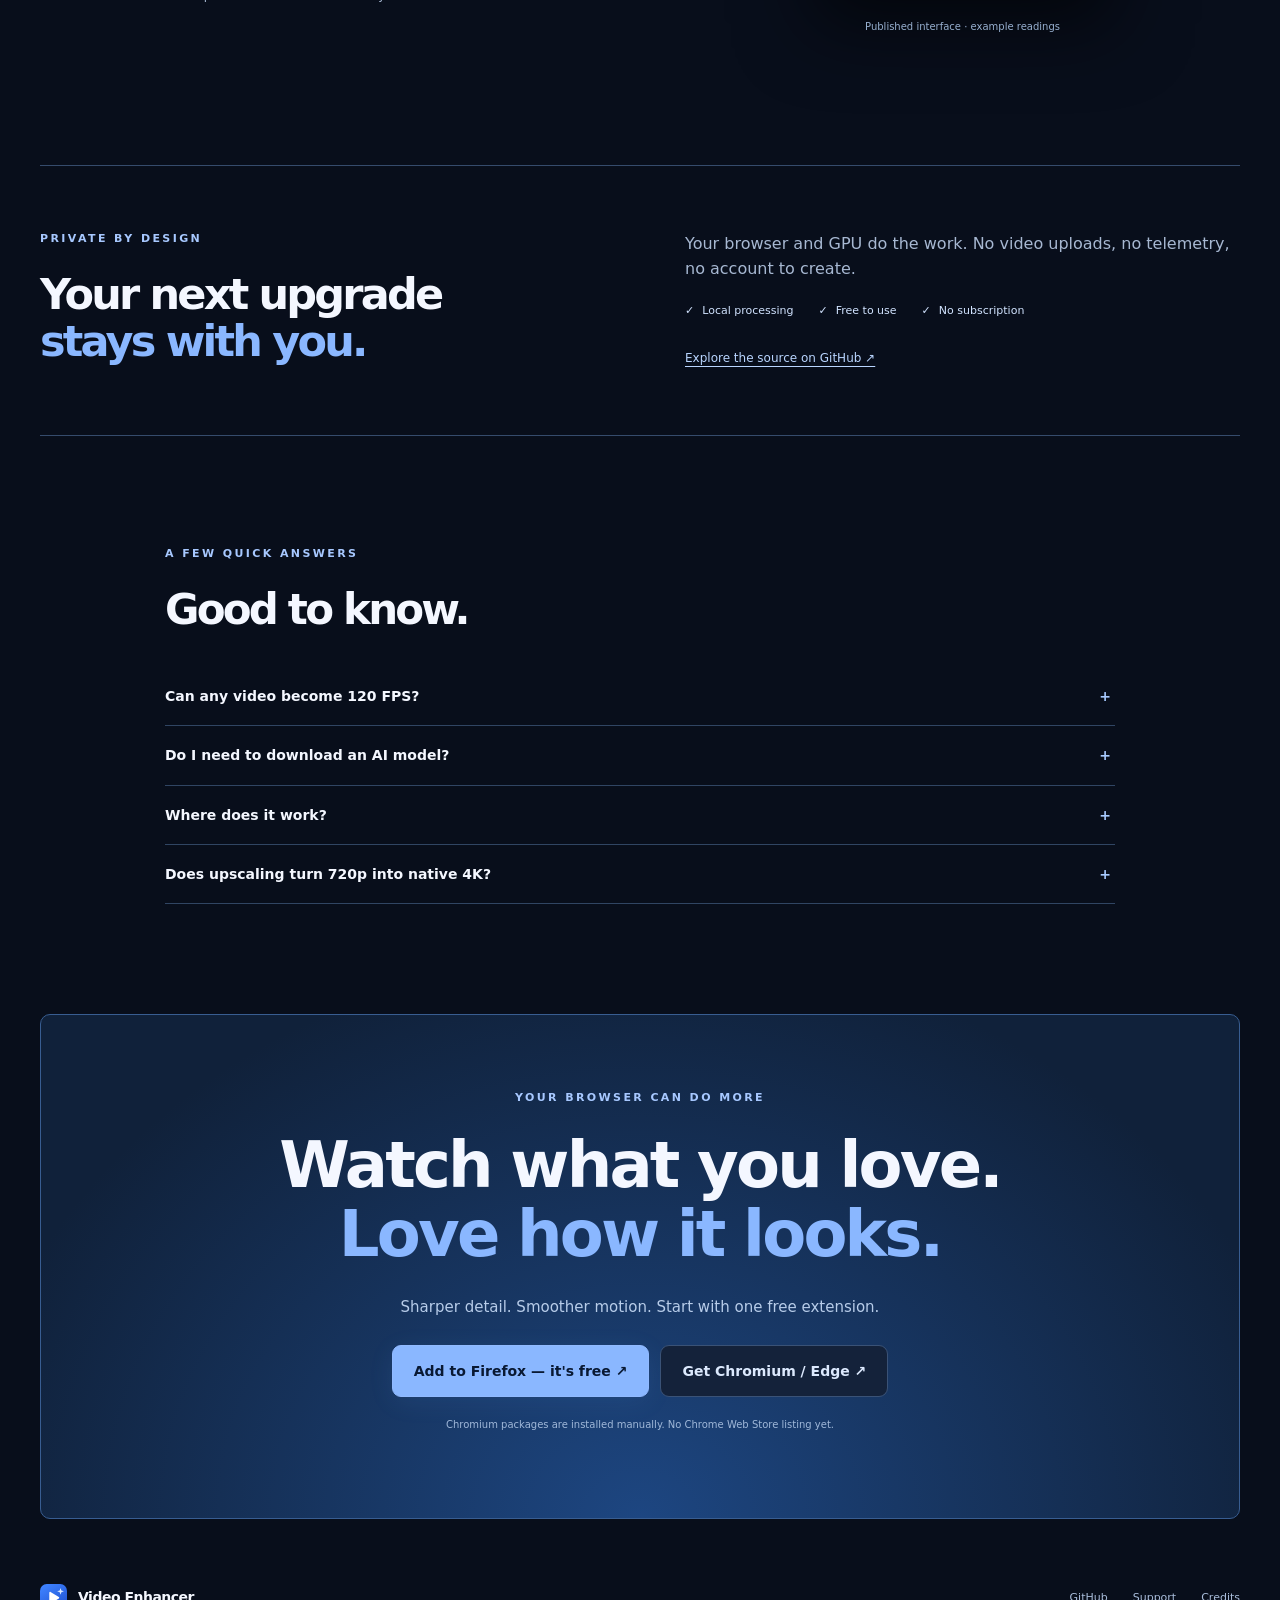
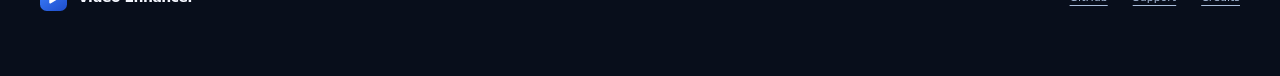
==== commit b984b143: "Refresh website and store presentation with blue video branding" ====
--- a/docs/index.html
+++ b/docs/index.html
@@ -1,432 +1,29 @@
 <!doctype html>
 <html lang="en">
 <head>
-  <meta charset="utf-8">
-  <meta name="viewport" content="width=device-width, initial-scale=1">
-  <meta name="theme-color" content="#0b0d12">
-  <meta name="description" content="Sharper web video with local WebGL2 processing, FSR1, RAVU-lite, RCAS and experimental frame interpolation.">
-  <title>Video Enhancer — Local WebGL2 video enhancement</title>
-  <link rel="icon" href="icon.svg" type="image/svg+xml">
-  <style>
-    :root {
-      color-scheme: dark;
-      --bg: #0b0d12;
-      --panel: #12161d;
-      --panel-2: #181d26;
-      --line: #252c38;
-      --text: #f5f7fb;
-      --muted: #9aa5b6;
-      --green: #00d084;
-      --green-soft: rgba(0, 208, 132, .12);
-      --blue: #4d8dff;
-      --blue-soft: rgba(77, 141, 255, .12);
-      --amber: #f7b955;
-      --max: 1160px;
-      font-family: Inter, ui-sans-serif, system-ui, -apple-system, BlinkMacSystemFont, "Segoe UI", sans-serif;
-      font-synthesis: none;
-    }
-
-    * { box-sizing: border-box; }
-    html { scroll-behavior: smooth; }
-    body {
-      margin: 0;
-      background:
-        radial-gradient(circle at 80% 4%, rgba(0, 208, 132, .09), transparent 28rem),
-        radial-gradient(circle at 15% 18%, rgba(77, 141, 255, .08), transparent 24rem),
-        var(--bg);
-      color: var(--text);
-      font-size: 16px;
-      line-height: 1.6;
-    }
-    a { color: inherit; }
-    button, a { -webkit-tap-highlight-color: transparent; }
-    :focus-visible { outline: 3px solid rgba(77, 141, 255, .7); outline-offset: 3px; }
-
-    .wrap { width: min(calc(100% - 40px), var(--max)); margin-inline: auto; }
-    .nav {
-      position: sticky;
-      top: 0;
-      z-index: 10;
-      border-bottom: 1px solid rgba(255,255,255,.06);
-      background: rgba(11, 13, 18, .8);
-      backdrop-filter: blur(18px);
-    }
-    .nav-inner {
-      min-height: 70px;
-      display: flex;
-      align-items: center;
-      justify-content: space-between;
-      gap: 24px;
-    }
-    .brand { display: inline-flex; align-items: center; gap: 11px; text-decoration: none; font-weight: 750; letter-spacing: -.02em; }
-    .brand img { width: 34px; height: 34px; }
-    .nav-links { display: flex; align-items: center; gap: 24px; color: var(--muted); font-size: 14px; }
-    .nav-links a { text-decoration: none; }
-    .nav-links a:hover { color: var(--text); }
-
-    .button {
-      display: inline-flex;
-      min-height: 46px;
-      align-items: center;
-      justify-content: center;
-      gap: 9px;
-      border: 1px solid transparent;
-      border-radius: 12px;
-      padding: 0 18px;
-      background: var(--green);
-      color: #04130d;
-      text-decoration: none;
-      font-size: 14px;
-      font-weight: 760;
-      transition: transform .18s ease, filter .18s ease, border-color .18s ease;
-    }
-    .button:hover { transform: translateY(-2px); filter: brightness(1.08); }
-    .button.secondary { border-color: var(--line); background: var(--panel); color: var(--text); }
-    .button.small { min-height: 38px; padding-inline: 14px; border-radius: 10px; }
-
-    .hero {
-      min-height: 760px;
-      display: grid;
-      grid-template-columns: 1.05fr .95fr;
-      align-items: center;
-      gap: 76px;
-      padding: 90px 0 110px;
-    }
-    .eyebrow {
-      display: inline-flex;
-      align-items: center;
-      gap: 9px;
-      margin-bottom: 22px;
-      color: #8ef0c6;
-      font-size: 13px;
-      font-weight: 700;
-      letter-spacing: .08em;
-      text-transform: uppercase;
-    }
-    .eyebrow::before { content: ""; width: 8px; height: 8px; border-radius: 50%; background: var(--green); box-shadow: 0 0 0 6px var(--green-soft); }
-    h1 { max-width: 740px; margin: 0; font-size: clamp(52px, 7.2vw, 92px); line-height: .98; letter-spacing: -.065em; }
-    .hero-copy > p { max-width: 620px; margin: 28px 0 0; color: var(--muted); font-size: clamp(18px, 2.1vw, 22px); line-height: 1.55; }
-    .hero-actions { display: flex; flex-wrap: wrap; gap: 12px; margin-top: 34px; }
-    .facts { display: flex; flex-wrap: wrap; gap: 12px 20px; margin: 30px 0 0; padding: 0; color: var(--muted); font-size: 13px; list-style: none; }
-    .facts li { display: flex; align-items: center; gap: 8px; }
-    .facts li::before { content: "✓"; color: var(--green); font-weight: 800; }
-
-    .demo-shell {
-      position: relative;
-      min-height: 550px;
-      display: grid;
-      place-items: center;
-    }
-    .demo-shell::before {
-      content: "";
-      position: absolute;
-      inset: 12% 2%;
-      border-radius: 50%;
-      background: rgba(0, 208, 132, .16);
-      filter: blur(80px);
-    }
-    .video-card {
-      position: relative;
-      width: min(100%, 520px);
-      aspect-ratio: 16 / 11;
-      overflow: hidden;
-      border: 1px solid rgba(255,255,255,.12);
-      border-radius: 24px;
-      background:
-        linear-gradient(145deg, transparent 40%, rgba(0, 208, 132, .12)),
-        linear-gradient(160deg, #263449 0 26%, #121d27 26% 48%, #304f45 48% 58%, #0c141b 58%);
-      box-shadow: 0 28px 90px rgba(0,0,0,.48);
-      transform: perspective(1100px) rotateY(-5deg) rotateX(3deg);
-    }
-    .video-card::after {
-      content: "";
-      position: absolute;
-      inset: 0;
-      background: repeating-linear-gradient(90deg, rgba(255,255,255,.025) 0 1px, transparent 1px 4px);
-      mix-blend-mode: overlay;
-      pointer-events: none;
-    }
-    .browser-bar { height: 44px; display: flex; align-items: center; gap: 7px; padding: 0 16px; border-bottom: 1px solid rgba(255,255,255,.08); background: rgba(10,12,17,.82); }
-    .browser-bar span { width: 8px; height: 8px; border-radius: 50%; background: #4a5261; }
-    .browser-bar span:first-child { background: #f06c75; }
-    .browser-bar span:nth-child(2) { background: #eeb95f; }
-    .browser-bar span:nth-child(3) { background: #43c988; }
-    .frame-label { position: absolute; left: 22px; bottom: 22px; color: rgba(255,255,255,.72); font: 600 11px/1 ui-monospace, SFMono-Regular, Consolas, monospace; letter-spacing: .06em; }
-    .frame-label strong { display: block; margin-top: 7px; color: white; font: 760 20px/1.2 var(--font, inherit); letter-spacing: -.02em; }
-
-    .control-card {
-      position: absolute;
-      right: -24px;
-      bottom: 5px;
-      z-index: 2;
-      width: min(310px, 82%);
-      border: 1px solid #333a48;
-      border-radius: 17px;
-      padding: 16px;
-      background: rgba(20, 24, 32, .94);
-      box-shadow: 0 22px 60px rgba(0,0,0,.48);
-      backdrop-filter: blur(18px);
-    }
-    .control-top { display: flex; align-items: center; justify-content: space-between; margin-bottom: 14px; }
-    .control-brand { display: flex; align-items: center; gap: 9px; font-size: 13px; font-weight: 750; }
-    .control-brand img { width: 26px; height: 26px; }
-    .live { display: inline-flex; align-items: center; gap: 7px; border-radius: 999px; padding: 5px 9px; background: var(--green-soft); color: #8ef0c6; font-size: 10px; font-weight: 700; }
-    .live::before { content: ""; width: 6px; height: 6px; border-radius: 50%; background: var(--green); }
-    .control-label { margin: 12px 0 7px; color: #8993a5; font-size: 9px; font-weight: 700; letter-spacing: .08em; text-transform: uppercase; }
-    .chips { display: flex; flex-wrap: wrap; gap: 6px; }
-    .chip { border: 1px solid #353d4b; border-radius: 8px; padding: 7px 9px; background: #202631; color: #9ea8b8; font-size: 10px; font-weight: 650; }
-    .chip.active { border-color: rgba(0,208,132,.55); background: var(--green-soft); color: #9bf3cf; }
-    .meter { height: 7px; overflow: hidden; border-radius: 999px; background: #2b313d; }
-    .meter::before { content: ""; display: block; width: 82%; height: 100%; border-radius: inherit; background: linear-gradient(90deg, var(--green), #43f4bc); }
-
-    .strip { border-block: 1px solid var(--line); background: rgba(18,22,29,.65); }
-    .strip-inner { min-height: 92px; display: grid; grid-template-columns: repeat(4, 1fr); align-items: center; gap: 24px; }
-    .tech { color: var(--muted); font-size: 13px; }
-    .tech strong { display: block; color: var(--text); font-size: 17px; letter-spacing: -.025em; }
-
-    section { padding: 116px 0; }
-    .section-head { display: grid; grid-template-columns: .8fr 1.2fr; gap: 60px; align-items: end; margin-bottom: 54px; }
-    .kicker { color: var(--green); font-size: 13px; font-weight: 760; letter-spacing: .08em; text-transform: uppercase; }
-    h2 { margin: 8px 0 0; font-size: clamp(38px, 5vw, 62px); line-height: 1.05; letter-spacing: -.055em; }
-    .section-head p { max-width: 570px; margin: 0; color: var(--muted); font-size: 18px; }
-
-    .mode-grid { display: grid; grid-template-columns: repeat(3, 1fr); gap: 16px; }
-    .mode {
-      min-height: 310px;
-      display: flex;
-      flex-direction: column;
-      border: 1px solid var(--line);
-      border-radius: 20px;
-      padding: 28px;
-      background: linear-gradient(150deg, rgba(255,255,255,.025), transparent 45%), var(--panel);
-    }
-    .mode-number { color: #596476; font: 650 12px/1 ui-monospace, SFMono-Regular, Consolas, monospace; }
-    .mode h3 { margin: auto 0 8px; font-size: 27px; letter-spacing: -.035em; }
-    .mode p { min-height: 4.8em; margin: 0; color: var(--muted); }
-    .mode-tag { align-self: flex-start; margin-top: 22px; border: 1px solid var(--line); border-radius: 999px; padding: 5px 9px; color: #aab4c3; font-size: 11px; }
-    .mode:nth-child(2) { border-color: rgba(0,208,132,.28); background: linear-gradient(150deg, rgba(0,208,132,.09), transparent 50%), var(--panel); }
-
-    .pipeline { display: grid; grid-template-columns: repeat(4, 1fr); border: 1px solid var(--line); border-radius: 20px; overflow: hidden; background: var(--panel); }
-    .pipeline article { position: relative; min-height: 215px; padding: 27px; border-right: 1px solid var(--line); }
-    .pipeline article:last-child { border: 0; }
-    .pipeline article:not(:last-child)::after { content: "→"; position: absolute; z-index: 2; right: -13px; top: 29px; width: 26px; height: 26px; display: grid; place-items: center; border: 1px solid var(--line); border-radius: 50%; background: var(--bg); color: var(--green); font-size: 13px; }
-    .pipeline small { color: var(--green); font: 700 11px/1 ui-monospace, SFMono-Regular, Consolas, monospace; }
-    .pipeline h3 { margin: 56px 0 8px; font-size: 20px; letter-spacing: -.025em; }
-    .pipeline p { margin: 0; color: var(--muted); font-size: 14px; }
-
-    .privacy {
-      position: relative;
-      overflow: hidden;
-      display: grid;
-      grid-template-columns: 1fr 1fr;
-      gap: 70px;
-      align-items: center;
-      border: 1px solid rgba(0,208,132,.24);
-      border-radius: 26px;
-      padding: clamp(32px, 6vw, 68px);
-      background: linear-gradient(125deg, rgba(0,208,132,.09), transparent 60%), var(--panel);
-    }
-    .privacy h2 { font-size: clamp(36px, 4.8vw, 60px); }
-    .privacy p { margin: 22px 0 0; color: var(--muted); font-size: 18px; }
-    .privacy-list { display: grid; gap: 12px; }
-    .privacy-list div { display: flex; gap: 12px; align-items: flex-start; border: 1px solid var(--line); border-radius: 14px; padding: 16px; background: rgba(9,12,16,.38); }
-    .privacy-list span { width: 26px; height: 26px; flex: none; display: grid; place-items: center; border-radius: 8px; background: var(--green-soft); color: var(--green); font-weight: 800; }
-    .privacy-list strong { display: block; font-size: 14px; }
-    .privacy-list small { color: var(--muted); }
-
-    .limits { display: grid; grid-template-columns: 1fr 1.15fr; gap: 70px; align-items: start; }
-    .limits h2 { position: sticky; top: 112px; }
-    .limit-list { display: grid; gap: 12px; }
-    .limit { border: 1px solid var(--line); border-radius: 16px; padding: 20px 22px; background: var(--panel); }
-    .limit strong { display: block; margin-bottom: 4px; font-size: 15px; }
-    .limit p { margin: 0; color: var(--muted); font-size: 14px; }
-
-    .cta { padding-top: 36px; }
-    .cta-box { border: 1px solid var(--line); border-radius: 26px; padding: 72px 28px; text-align: center; background: linear-gradient(180deg, rgba(77,141,255,.07), transparent), var(--panel); }
-    .cta-box h2 { max-width: 820px; margin-inline: auto; }
-    .cta-box p { max-width: 600px; margin: 20px auto 30px; color: var(--muted); font-size: 18px; }
-    .cta-actions { display: flex; justify-content: center; flex-wrap: wrap; gap: 12px; }
-
-    footer { padding: 52px 0; color: var(--muted); font-size: 13px; }
-    .footer-inner { display: flex; justify-content: space-between; gap: 24px; padding-top: 30px; border-top: 1px solid var(--line); }
-    footer a { text-decoration: none; }
-    footer a:hover { color: var(--text); }
-
-    @media (max-width: 900px) {
-      .nav-links > a:not(.button) { display: none; }
-      .hero { grid-template-columns: 1fr; gap: 28px; padding-top: 72px; }
-      .hero-copy { text-align: center; }
-      .hero-copy > p { margin-inline: auto; }
-      .hero-actions, .facts { justify-content: center; }
-      .demo-shell { min-height: 500px; }
-      .video-card { transform: none; }
-      .control-card { right: 0; }
-      .strip-inner { grid-template-columns: repeat(2, 1fr); padding-block: 24px; }
-      .section-head, .privacy, .limits { grid-template-columns: 1fr; gap: 28px; }
-      .mode-grid { grid-template-columns: 1fr; }
-      .mode { min-height: 245px; }
-      .pipeline { grid-template-columns: 1fr 1fr; }
-      .pipeline article:nth-child(2) { border-right: 0; }
-      .pipeline article:nth-child(-n+2) { border-bottom: 1px solid var(--line); }
-      .pipeline article::after { display: none !important; }
-      .limits h2 { position: static; }
-    }
-
-    @media (max-width: 560px) {
-      .wrap { width: min(calc(100% - 24px), var(--max)); }
-      .nav-inner { min-height: 62px; }
-      .nav .button { display: none; }
-      h1 { font-size: clamp(48px, 16vw, 68px); }
-      .hero { min-height: auto; padding: 62px 0 78px; }
-      .hero-actions .button { width: 100%; }
-      .demo-shell { min-height: 420px; }
-      .video-card { align-self: start; border-radius: 18px; }
-      .control-card { right: 50%; bottom: 0; transform: translateX(50%); width: 90%; }
-      .strip-inner, .pipeline { grid-template-columns: 1fr; }
-      .pipeline article { min-height: 170px; border-right: 0; border-bottom: 1px solid var(--line); }
-      .pipeline article h3 { margin-top: 28px; }
-      section { padding: 82px 0; }
-      .section-head { margin-bottom: 34px; }
-      .privacy { border-radius: 20px; }
-      .footer-inner { flex-direction: column; }
-    }
-
-    @media (prefers-reduced-motion: reduce) {
-      html { scroll-behavior: auto; }
-      *, *::before, *::after { transition-duration: .01ms !important; }
-    }
-  </style>
+<meta charset="utf-8"><meta name="viewport" content="width=device-width,initial-scale=1">
+<meta name="theme-color" content="#080e1b">
+<meta name="description" content="Give your browser videos an upgrade. Sharper detail, adaptive upscaling and neural interpolation for up to 2× FPS. Free, local and source available.">
+<meta property="og:title" content="Video Enhancer — Your videos. Sharper. Smoother."><meta property="og:description" content="Upscale and sharpen. Go from 30 to up to 60 FPS, or 60 to up to 120. One free browser extension."><meta property="og:type" content="website"><meta property="og:url" content="https://treeks12.github.io/video-enhancer/"><meta property="og:image" content="https://treeks12.github.io/video-enhancer/assets/social.png"><meta name="twitter:card" content="summary_large_image">
+<title>Video Enhancer — Your videos. Sharper. Smoother.</title>
+<link rel="icon" href="icon.svg" type="image/svg+xml"><link rel="stylesheet" href="site.css"><script src="site.js" defer></script>
 </head>
 <body>
-  <nav class="nav" aria-label="Primary navigation">
-    <div class="wrap nav-inner">
-      <a class="brand" href="#top"><img src="icon.svg" alt=""> Video Enhancer</a>
-      <div class="nav-links">
-        <a href="#modes">Modes</a>
-        <a href="#how">How it works</a>
-        <a href="#privacy">Privacy</a>
-        <a class="button small secondary" href="https://github.com/treeks12/video-enhancer" rel="noreferrer">View source ↗</a>
-      </div>
-    </div>
-  </nav>
-
-  <main id="top">
-    <div class="wrap hero">
-      <div class="hero-copy">
-        <div class="eyebrow">Local WebGL2 processing</div>
-        <h1>Sharper video. Right in your browser.</h1>
-        <p>Upscale, reconstruct and sharpen the main video on a page with FSR1, RAVU-lite and RCAS — without uploading a single frame.</p>
-        <div class="hero-actions">
-          <a class="button" href="https://github.com/treeks12/video-enhancer/releases/latest">Get the latest release ↓</a>
-          <a class="button secondary" href="#how">See how it works</a>
-        </div>
-        <ul class="facts" aria-label="Key facts">
-          <li>Firefox & Chromium</li>
-          <li>No telemetry</li>
-          <li>One permission</li>
-        </ul>
-      </div>
-
-      <div class="demo-shell" aria-label="Video Enhancer interface preview">
-        <div class="video-card">
-          <div class="browser-bar" aria-hidden="true"><span></span><span></span><span></span></div>
-          <div class="frame-label">LOCAL PROCESSING<strong>1792 × 1008 · frame 24</strong></div>
-        </div>
-        <div class="control-card">
-          <div class="control-top">
-            <div class="control-brand"><img src="icon.svg" alt=""> Video Enhancer</div>
-            <div class="live">Rendering</div>
-          </div>
-          <div class="control-label">Effect</div>
-          <div class="chips"><span class="chip">Off</span><span class="chip">Native</span><span class="chip">FSR1</span><span class="chip active">RAVU · quality</span></div>
-          <div class="control-label">RCAS sharpness · 82%</div>
-          <div class="meter"></div>
-          <div class="control-label">Quality</div>
-          <div class="chips"><span class="chip active">100%</span><span class="chip">75%</span><span class="chip">50%</span><span class="chip">Auto</span></div>
-        </div>
-      </div>
-    </div>
-
-    <div class="strip">
-      <div class="wrap strip-inner">
-        <div class="tech"><strong>FSR1</strong>EASU upscaling</div>
-        <div class="tech"><strong>RAVU-lite</strong>Adaptive reconstruction</div>
-        <div class="tech"><strong>RCAS</strong>Contrast-aware sharpening</div>
-        <div class="tech"><strong>2× experimental</strong>Frame interpolation</div>
-      </div>
-    </div>
-
-    <section id="modes">
-      <div class="wrap">
-        <div class="section-head">
-          <div><div class="kicker">Choose your path</div><h2>Three useful modes. No mystery switches.</h2></div>
-          <p>Start with the lightest option that solves the problem. Quality controls and GPU-budget adaptation keep the workload practical on real hardware.</p>
-        </div>
-        <div class="mode-grid">
-          <article class="mode"><span class="mode-number">01 / NATIVE</span><h3>Keep the pixels honest</h3><p>Runs the video through the local rendering path without enhancement. Useful for comparison and experimental smoothing.</p><span class="mode-tag">Baseline</span></article>
-          <article class="mode"><span class="mode-number">02 / FSR1</span><h3>Fast, clean upscaling</h3><p>EASU reconstructs the image while RCAS restores crisp detail. The best starting point for most videos.</p><span class="mode-tag">Recommended</span></article>
-          <article class="mode"><span class="mode-number">03 / RAVU</span><h3>More adaptive detail</h3><p>RAVU-lite applies learned reconstruction before RCAS. It can reveal more structure when the GPU budget allows it.</p><span class="mode-tag">Quality focused</span></article>
-        </div>
-      </div>
-    </section>
-
-    <section id="how">
-      <div class="wrap">
-        <div class="section-head">
-          <div><div class="kicker">Under the hood</div><h2>A short path from video to screen.</h2></div>
-          <p>Everything happens locally in a WebGL2 pipeline. The extension monitors timing and can reduce work when a chosen effect becomes too expensive.</p>
-        </div>
-        <div class="pipeline">
-          <article><small>01</small><h3>Find the main video</h3><p>The top-level page's primary HTML5 video becomes the source.</p></article>
-          <article><small>02</small><h3>Sample each frame</h3><p>The current frame is uploaded directly into the local GPU pipeline.</p></article>
-          <article><small>03</small><h3>Apply the effect</h3><p>FSR1 or RAVU-lite reconstructs; RCAS controls final sharpness.</p></article>
-          <article><small>04</small><h3>Present and adapt</h3><p>The enhanced frame is shown while timing guards protect playback.</p></article>
-        </div>
-      </div>
-    </section>
-
-    <section id="privacy">
-      <div class="wrap privacy">
-        <div><div class="kicker">Private by construction</div><h2>Your video never leaves the page.</h2><p>There is no account, cloud processor, analytics SDK or remote model. The browser and your GPU do the work.</p></div>
-        <div class="privacy-list">
-          <div><span>✓</span><div><strong>No telemetry</strong><small>No usage or performance data is collected.</small></div></div>
-          <div><span>✓</span><div><strong>No video uploads</strong><small>Frames are processed locally with WebGL2.</small></div></div>
-          <div><span>✓</span><div><strong>Only storage permission</strong><small>Used solely to remember local preferences.</small></div></div>
-          <div><span>✓</span><div><strong>Open source</strong><small>The full implementation is available on GitHub.</small></div></div>
-        </div>
-      </div>
-    </section>
-
-    <section>
-      <div class="wrap limits">
-        <div><div class="kicker">Honest limits</div><h2>Experimental means experimental.</h2></div>
-        <div class="limit-list">
-          <article class="limit"><strong>Frame interpolation is not RIFE</strong><p>The lightweight experimental path can show ghosting around occlusions, fast motion and scene cuts.</p></article>
-          <article class="limit"><strong>Some protected video cannot be captured</strong><p>DRM restrictions and cross-origin policies can prevent local processing.</p></article>
-          <article class="limit"><strong>GPU cost still matters</strong><p>RAVU and interpolation may be reduced or cancelled when they exceed the available rendering budget.</p></article>
-          <article class="limit"><strong>One main video at a time</strong><p>Videos inside iframes and secondary players are intentionally outside the current scope.</p></article>
-        </div>
-      </div>
-    </section>
-
-    <section class="cta">
-      <div class="wrap cta-box">
-        <div class="kicker">Version 0.0.56</div>
-        <h2>Give low-resolution video a better final pass.</h2>
-        <p>Download the Firefox or Chromium package, choose an effect, and let the local GPU pipeline do the rest.</p>
-        <div class="cta-actions">
-          <a class="button" href="https://github.com/treeks12/video-enhancer/releases/latest">Download release ↓</a>
-          <a class="button secondary" href="https://github.com/treeks12/video-enhancer#how-to-use">Installation guide ↗</a>
-        </div>
-      </div>
-    </section>
-  </main>
-
-  <footer>
-    <div class="wrap footer-inner">
-      <span>Video Enhancer · Open source on GitHub.</span>
-      <span><a href="https://github.com/treeks12/video-enhancer">GitHub</a> · <a href="https://github.com/treeks12/video-enhancer/issues">Report an issue</a></span>
-    </div>
-  </footer>
-</body>
-</html>
+<a class="skip" href="#main">Skip to content</a>
+<header class="nav"><div class="wrap nav-inner"><a href="#" class="brand"><img src="icon.svg" width="34" height="34" alt="">Video Enhancer</a><nav aria-label="Main navigation"><a href="#picture">Picture</a><a href="#motion">Motion</a><a href="#examples">See the difference</a><a href="#feeds">Your feed</a><a class="button small" href="https://addons.mozilla.org/en-US/firefox/addon/video-enhancer-for-firefox/">Add to Firefox <span aria-hidden="true">↗</span></a></nav></div></header>
+<main id="main">
+<section class="hero wrap">
+<div class="hero-copy"><p class="eyebrow"><span></span>THE BROWSER VIDEO UPGRADE</p><h1>Your videos.<br><em>Upgraded.</em></h1><p class="lead">Sharper detail. Smoother motion. Upscale the videos you love, then push playback up to twice the frame rate. All in your browser.</p><div class="actions"><a class="button" href="https://addons.mozilla.org/en-US/firefox/addon/video-enhancer-for-firefox/">Add to Firefox — it's free <span aria-hidden="true">↗</span></a><a class="button secondary" href="#examples">See the difference <span aria-hidden="true">↓</span></a></div><p class="small-facts">No account. No cloud processing. No subscriptions.</p><a class="chromium" href="https://github.com/treeks12/video-enhancer/releases/latest">Using Chrome or Edge? Get the Chromium package ↗</a></div>
+<div class="hero-stage"><div class="video-window"><div class="window-bar"><span aria-hidden="true">● ● ●</span><span>Now playing, upgraded</span><img src="icon.svg" width="20" height="20" alt=""></div><img class="hero-frame" src="assets/spiderman-after.webp" width="1280" height="720" alt="Miles Morales and Gwen in a Spider-Man image-processing demo"><div class="video-strip"><span class="play" aria-hidden="true">▶</span><div class="progress"><i></i></div><span>ENHANCED</span></div></div><div class="floating-control"><div class="mini-brand"><img src="icon.svg" width="26" height="26" alt="">Video Enhancer<span class="active-label">Active</span></div><div class="mini-image"><small>IMAGE ENHANCEMENT</small><strong>Upscale & sharpen</strong><div class="mode-row"><span>Original</span><span>FSR1</span><b>RAVU-lite</b></div><div class="fake-slider"><span>Sharpness</span><i></i><b>85%</b></div></div><div class="mini-motion"><span>Frame interpolation<small>Up to 2× the frame rate</small></span><span class="toggle" aria-hidden="true"></span></div><small class="preview-note">Interface illustration</small></div><div class="float-badge"><b>2×</b><span>UP TO TWICE<br>THE FRAME RATE</span></div></div>
+</section>
+<div class="promise-strip"><div class="wrap"><span><b>01</b> Sharper picture</span><span><b>02</b> Smoother motion</span><span><b>03</b> Your GPU. Your browser.</span></div></div>
+<section class="wrap feature" id="picture"><div class="feature-copy"><p class="eyebrow">01 / MORE PICTURE</p><h2>Small video.<br><em>Big-screen energy.</em></h2><p>Don't let a soft picture fill your screen. Adaptive upscaling and contrast-aware sharpening bring edges and textures into focus, from your next movie trailer to your favorite gameplay.</p><div class="feature-list"><div><b>Upscale with FSR1 or RAVU-lite</b><span>Give lower-resolution video a better fit on a bigger screen.</span></div><div><b>Find your level of sharpness</b><span>From a gentle touch to a crisp finish. You're in control.</span></div><div><b>See your changes instantly</b><span>Compare the original and enhanced image as you watch.</span></div></div></div><figure class="feature-visual"><img src="assets/forza-after.webp" width="1280" height="720" alt="Forza Horizon 5 image processed with RAVU-lite and RCAS" loading="lazy"><figcaption><span>Forza Horizon 5 · image-processing demo</span><span class="image-tag">RAVU-lite + RCAS</span></figcaption></figure></section>
+<section class="motion-section" id="motion"><div class="wrap"><div class="section-heading"><div><p class="eyebrow">02 / MORE MOTION</p><h2>More frames.<br><em>More flow.</em></h2></div><p>Neural interpolation creates new frames between the originals. Camera pans, races and fast action can feel more fluid — directly in your browser.</p></div><div class="fps-grid"><article><span class="eyebrow">UP TO 2× FRAME RATE</span><div class="fps"><span>30</span><i aria-hidden="true">→</i><strong>60</strong></div><p>FPS · Give everyday video a smoother rhythm.</p></article><article><span class="eyebrow">UP TO 2× FRAME RATE</span><div class="fps"><span>60</span><i aria-hidden="true">→</i><strong>120</strong></div><p>FPS · Put your high-refresh display to work.</p></article></div><p class="performance-note">Maximum output depends on the source, GPU and browser. A compatible high-refresh display is needed to see 120 FPS.</p><div class="motion-footer"><span>Built-in IFRNet-S neural model</span><span>No extra software to install</span><span>All processing stays local</span></div></div></section>
+<section class="wrap examples-section" id="examples"><div class="section-heading"><div><p class="eyebrow">THE VIDEOS YOU ALREADY LOVE</p><h2>Same favorites.<br><em>A better picture.</em></h2></div><p>Movies. Creators. Gameplay. Pick a sample and move the slider to compare the same image before and after the extension's image processing.</p></div><div class="sample-picker" role="group" aria-label="Choose an image-processing example"><button type="button" data-example="spiderman" aria-pressed="true">Spider-Man</button><button type="button" data-example="avengers" aria-pressed="false">Avengers</button><button type="button" data-example="fortnite" aria-pressed="false">Fortnite</button><button type="button" data-example="forza" aria-pressed="false">Forza Horizon 5</button><button type="button" data-example="counterstrike" aria-pressed="false">Counter-Strike 2</button><button type="button" data-example="mrbeast" aria-pressed="false">MrBeast</button></div><div class="comparison" id="comparison" style="--split:50%"><img id="enhanced-image" src="assets/spiderman-after.webp" width="1280" height="720" alt="Enhanced Spider-Man demo"><img id="original-image" class="original-image" src="assets/spiderman-before.webp" width="1280" height="720" alt="Original Spider-Man demo"><div class="comparison-labels"><span>Original enlargement</span><span>RAVU-lite + RCAS</span></div><div class="divider" aria-hidden="true"><span>↔</span></div><label class="visually-hidden" for="comparison-range">Original and enhanced comparison divider</label><input type="range" min="0" max="100" value="50" id="comparison-range" aria-describedby="comparison-note"></div><div class="comparison-caption"><p id="comparison-note">Same 360p demo sample → 720p output. Actual released shaders. No added blur.</p><a id="sample-source" href="https://www.sonypictures.com/movies/spidermanacrossthespiderverse" target="_blank" rel="noopener noreferrer">View source media ↗</a></div><p class="media-note">Public promotional images and video previews are used to illustrate image processing. Featured creators, studios and game publishers are not affiliated with or endorsing Video Enhancer. <a href="assets/CREDITS.txt">Media credits</a>.</p></section>
+<section class="wrap feed-section" id="feeds"><div class="feed-copy"><p class="eyebrow">SHORT VIDEO. BIG UPGRADE.</p><h2>Your feed.<br><em>A better picture.</em></h2><p>Not every video needs a big screen. Give the next clip in your feed a sharper picture, too.</p><div class="feed-platforms"><span>TikTok</span><span>Reels</span><span>YouTube Shorts</span></div><small>Vertical player illustrations. Works with compatible browser video players.</small></div><div class="feed-phones"><figure><img src="assets/spiderman-after.webp" alt="Cinema image in an illustrative vertical TikTok-style player" loading="lazy"><span class="feed-player-name">TikTok · For You</span><span class="feed-tools" aria-hidden="true">♡<br>◯<br>↗</span><figcaption>Movie moments</figcaption></figure><figure><img src="assets/forza-after.webp" alt="Forza image in an illustrative vertical Reels-style player" loading="lazy"><span class="feed-player-name">Reels</span><span class="feed-tools" aria-hidden="true">♡<br>◯<br>↗</span><figcaption>Race highlights</figcaption></figure><figure><img src="assets/mrbeast-after.webp" alt="MrBeast preview image in an illustrative YouTube Shorts-style player" loading="lazy"><span class="feed-player-name">Shorts</span><span class="feed-tools" aria-hidden="true">♡<br>◯<br>↗</span><figcaption>Favorite creators</figcaption></figure></div></section>
+<section class="wrap setup-section"><div class="setup-copy"><p class="eyebrow">03 / LESS SETUP</p><h2>Pick your look.<br><em>Press play.</em></h2><p>The controls you need are a click away. Choose your image mode, adjust sharpness and turn on frame interpolation when you want more fluid motion.</p><ol><li><span>1</span><div><b>Install the extension</b><p>Free on Firefox. Chromium packages are available on GitHub.</p></div></li><li><span>2</span><div><b>Open a video and choose your look</b><p>Start with FSR1 or RAVU-lite, then dial in the sharpness.</p></div></li><li><span>3</span><div><b>Give motion an upgrade</b><p>Enable neural interpolation. The model is already included.</p></div></li></ol></div><figure class="popup-preview"><img src="assets/popup.png" width="392" alt="Published Video Enhancer controls showing image enhancement above frame interpolation" loading="lazy"><figcaption>Published interface · example readings</figcaption></figure></section>
+<section class="wrap privacy"><div><p class="eyebrow">PRIVATE BY DESIGN</p><h2>Your next upgrade<br><em>stays with you.</em></h2></div><div><p>Your browser and GPU do the work. No video uploads, no telemetry, no account to create.</p><div class="privacy-facts"><span>Local processing</span><span>Free to use</span><span>No subscription</span></div><a href="https://github.com/treeks12/video-enhancer">Explore the source on GitHub ↗</a></div></section>
+<section class="wrap faq"><p class="eyebrow">A FEW QUICK ANSWERS</p><h2>Good to know.</h2><details><summary>Can any video become 120 FPS?</summary><p>Interpolation can add one new frame between each pair of originals, for up to 2× output. Your video, browser and GPU determine how many frames finish in time. To see 120 FPS, you also need a display and browser refresh rate that support it.</p></details><details><summary>Do I need to download an AI model?</summary><p>No. The Firefox Add-ons version includes IFRNet-S. Install the extension, open its controls and enable interpolation.</p></details><details><summary>Where does it work?</summary><p>Video Enhancer processes compatible HTML5 video players. Protected or otherwise restricted video may not allow processing. It enhances video playback in your browser, not a game's own rendering.</p></details><details><summary>Does upscaling turn 720p into native 4K?</summary><p>Upscaling improves how a lower-resolution picture looks when enlarged. It doesn't recreate all the detail of a native 4K recording. FSR1, RAVU-lite and RCAS help make the most of the image you have.</p></details></section>
+<section class="wrap cta"><p class="eyebrow">YOUR BROWSER CAN DO MORE</p><h2>Watch what you love.<br><em>Love how it looks.</em></h2><p>Sharper detail. Smoother motion. Start with one free extension.</p><div class="actions"><a class="button" href="https://addons.mozilla.org/en-US/firefox/addon/video-enhancer-for-firefox/">Add to Firefox — it's free ↗</a><a class="button secondary" href="https://github.com/treeks12/video-enhancer/releases/latest">Get Chromium / Edge ↗</a></div><small>Chromium packages are installed manually. No Chrome Web Store listing yet.</small></section>
+</main><footer class="wrap"><a class="brand" href="#"><img src="icon.svg" width="27" height="27" alt="">Video Enhancer</a><div><a href="https://github.com/treeks12/video-enhancer">GitHub</a><a href="https://github.com/treeks12/video-enhancer/issues">Support</a><a href="assets/CREDITS.txt">Credits</a></div></footer>
+</body></html>
--- a/docs/site.css
+++ b/docs/site.css
@@ -0,0 +1,16 @@
+:root{color-scheme:dark;--bg:#080e1b;--panel:#101c30;--text:#f4f7ff;--muted:#a7b8d2;--blue:#8ab7ff;--line:#263956;font-family:Inter,ui-sans-serif,system-ui,-apple-system,BlinkMacSystemFont,"Segoe UI",sans-serif;font-synthesis:none}*{box-sizing:border-box}html{scroll-behavior:smooth;scroll-padding-top:90px}body{margin:0;background:radial-gradient(ellipse at 90% 4%,#162c53 0,transparent 34rem),var(--bg);color:var(--text);line-height:1.6}a{color:inherit;text-underline-offset:4px}button,input,summary{font:inherit}button,a{-webkit-tap-highlight-color:transparent}button{cursor:pointer}a:focus-visible,button:focus-visible,summary:focus-visible{outline:3px solid #c5dcff;outline-offset:5px}img{max-width:100%}.wrap{width:min(1280px,calc(100% - 80px));margin-inline:auto}.nav{border-bottom:1px solid #ffffff0c;background:#080e1be8;backdrop-filter:blur(16px);position:sticky;top:0;z-index:20}.nav-inner{min-height:78px;display:flex;align-items:center;justify-content:space-between;gap:24px}.brand{display:inline-flex;align-items:center;gap:11px;font-weight:750;font-size:18px;text-decoration:none;letter-spacing:-.5px}.nav nav{display:flex;gap:27px;align-items:center;font-size:13px}.nav nav>a:not(.button){color:#b7c7df;text-decoration:none}.nav nav>a:hover{color:white}.button{display:inline-flex;align-items:center;justify-content:center;gap:20px;min-height:52px;border:1px solid #91baff;border-radius:9px;padding:12px 21px;background:#8ab7ff;color:#091933;font-size:14px;font-weight:750;text-decoration:none;box-shadow:0 5px 26px #65a3ff17;transition:background .18s,transform .18s}.button:hover{background:#b4d1ff;transform:translateY(-2px)}.button.secondary{background:#14223a;border-color:#3a5276;color:#dce9fd;box-shadow:none}.button.secondary:hover{background:#1d3150}.button.small{min-height:39px;padding:8px 15px;font-size:12px}.skip{position:absolute;top:-100px;left:20px;z-index:100;background:white;color:#102340;padding:10px}.skip:focus{top:10px}.hero{display:grid;grid-template-columns:1fr 1.04fr;gap:28px;align-items:center;min-height:770px;padding-block:80px 100px}.eyebrow{margin:0 0 24px;color:#a7c8ff;font-size:11px;font-weight:750;letter-spacing:2.4px;text-transform:uppercase;line-height:1.5}.hero .eyebrow{display:flex;align-items:center;gap:11px}.hero .eyebrow span{width:7px;height:7px;border-radius:50%;background:#9bc0ff;box-shadow:0 0 0 5px #7fa9ff19}h1,h2,h3,p{overflow-wrap:break-word}h1{font-size:clamp(66px,7.5vw,108px);line-height:.99;letter-spacing:-6.8px;margin:0;font-weight:780}em{font-style:normal;color:var(--blue)}.lead{max-width:490px;margin:28px 0;color:#b4c4dc;font-size:18px;line-height:1.65}.actions{display:flex;gap:11px;flex-wrap:wrap}.small-facts{font-size:11px;margin:20px 0 2px;color:#a7b8d2}.chromium{font-size:11px;color:#a7b8d2}.hero-stage{position:relative;min-width:0;height:540px;isolation:isolate}.hero-stage:before{content:'';position:absolute;inset:-10% -1% 0;background:radial-gradient(ellipse,#2962bb50,transparent 65%);z-index:-1}.video-window{position:absolute;left:0;top:76px;width:100%;overflow:hidden;border:1px solid #6684b0;border-radius:15px;background:#111e33;box-shadow:0 34px 100px #0009;transform:perspective(1200px) rotateY(-5deg) rotateZ(-3deg)}.window-bar{height:36px;display:flex;align-items:center;justify-content:space-between;padding:0 13px;font-size:10px;color:#b6c7df}.window-bar>span:first-child{font-size:11px;letter-spacing:3px;color:#6383af}.hero-frame{display:block;width:100%;height:auto}.video-strip{height:36px;display:flex;align-items:center;gap:16px;padding:0 14px;font-size:8px;font-weight:750;letter-spacing:1px;color:#b4d0fc}.play{font-size:12px}.progress{height:3px;background:#354764;flex:1}.progress i{display:block;width:39%;height:100%;background:#8cb6fc}.floating-control{position:absolute;right:-5px;bottom:-5px;width:302px;padding:15px;border:1px solid #5c7eac;border-radius:15px;background:#101d32f8;box-shadow:0 20px 60px #000a;transform:rotate(3deg)}.mini-brand{display:flex;align-items:center;gap:9px;font-size:12px;font-weight:750;margin-bottom:12px}.active-label{margin-left:auto;border:1px solid #3b5f90;padding:3px 7px;border-radius:20px;color:#a8cfff;font-size:9px}.mini-image{padding:13px;border:1px solid #5b80b7;border-radius:9px;background:#1c3352}.mini-image small{color:#b4d0ff;font-size:8px;letter-spacing:1px;font-weight:750}.mini-image strong{display:block;font-size:17px;margin:2px 0 12px;letter-spacing:-.5px}.mode-row{display:flex;gap:5px;font-size:9px;color:#c0d0e7}.mode-row>*{flex:1;text-align:center;padding:8px 3px;border:1px solid #49688e;border-radius:5px;background:#182b44}.mode-row b{background:#41648f;border-color:#b8d4ff;color:white}.fake-slider{margin-top:19px;display:flex;gap:10px;align-items:center;font-size:8px}.fake-slider i{flex:1;height:5px;background:linear-gradient(90deg,#91b6ff 85%,#405f86 85%);border-radius:5px}.mini-motion{display:flex;justify-content:space-between;align-items:center;margin-top:10px;padding:12px;border:1px solid #3c526f;border-radius:9px;font-size:11px;font-weight:700}.mini-motion small{display:block;font-size:9px;font-weight:400;color:#b0bfd4;margin-top:3px}.toggle{background:#3d72b6;border:1px solid #a5c8ff;border-radius:20px;width:35px;height:20px}.toggle:after{content:'';display:block;width:14px;height:14px;border-radius:50%;background:white;margin:2px 0 0 16px}.preview-note{display:block;text-align:center;font-size:8px;color:#a5b8d2;margin-top:7px}.float-badge{position:absolute;left:4%;bottom:22px;display:flex;align-items:center;gap:11px;border:1px solid #426499;border-radius:10px;padding:13px 20px;background:#0f1e36ed;transform:rotate(-3deg)}.float-badge b{color:#b9d4ff;font-size:39px;letter-spacing:-2px;line-height:1}.float-badge span{font-size:8px;letter-spacing:1.2px;line-height:1.8;color:#c2d8f8}.promise-strip{background:#0d182b;border-block:1px solid #243650}.promise-strip .wrap{display:flex;justify-content:space-between;gap:20px;padding-block:22px;color:#d2e0f5;font-size:13px}.promise-strip b{color:#7f9bc4;font-size:10px;margin-right:18px;font-variant-numeric:tabular-nums}.feature,.setup-section{padding-block:130px;display:grid;grid-template-columns:.85fr 1.15fr;gap:90px;align-items:center}h2{font-size:clamp(38px,4.6vw,62px);line-height:1.08;letter-spacing:-2.8px;margin:0}.feature-copy>p:not(.eyebrow),.setup-copy>p:not(.eyebrow){font-size:16px;color:var(--muted);margin:25px 0 32px}.feature-list{display:grid;gap:21px}.feature-list div{padding-left:18px;border-left:2px solid #3a5b88}.feature-list b{display:block;font-size:13px}.feature-list span{display:block;font-size:12px;color:var(--muted);margin-top:4px}.feature-visual{margin:0;min-width:0;border:1px solid #4b658c;border-radius:13px;overflow:hidden;box-shadow:0 25px 70px #0005;transform:rotate(1.5deg)}.feature-visual img{display:block;width:100%;height:auto}.feature-visual figcaption{display:flex;gap:12px;justify-content:space-between;align-items:center;font-size:9px;padding:13px;color:#b4c8e5;background:#121f34}.image-tag{color:#d3e5ff;border:1px solid #48648c;padding:4px 7px;border-radius:4px;white-space:nowrap}.motion-section{padding:100px 0;background:linear-gradient(135deg,#112747 0,#0b1629 65%);border-block:1px solid #2e4261}.section-heading{display:grid;grid-template-columns:1fr 1fr;gap:90px;align-items:end;margin-bottom:42px}.section-heading>p{color:var(--muted);font-size:16px;max-width:485px;margin:0 0 5px}.fps-grid{display:grid;grid-template-columns:1fr 1fr;gap:22px}.fps-grid article{border-top:1px solid #4a668c;padding:28px 0 12px}.fps-grid article:nth-child(2){padding-left:35px;border-left:1px solid #2d4463}.fps-grid .eyebrow{font-size:10px}.fps{display:flex;gap:22px;align-items:center;font-size:clamp(55px,7.5vw,112px);line-height:1.15;letter-spacing:-5px;font-weight:700}.fps>span{color:#99acc6}.fps i{font-size:40px;letter-spacing:0;font-style:normal;color:#547cba}.fps strong{color:#b3d1ff}.fps-grid p{font-size:12px;color:#b0c4e0;margin:15px 0 0}.performance-note{font-size:11px;color:#b2c4dd;margin:30px 0 0}.motion-footer{display:flex;gap:30px;flex-wrap:wrap;margin-top:35px;font-size:11px;color:#cae0ff}.motion-footer span:before{content:'✓';margin-right:8px;color:#9ec6ff}.examples-section{padding-block:130px}.sample-picker{display:flex;gap:8px;flex-wrap:wrap;margin-bottom:20px}.sample-picker button{background:#111e32;border:1px solid #344c6b;padding:10px 16px;border-radius:7px;color:#bed0e9;font-size:12px;min-height:41px}.sample-picker button[aria-pressed=true]{border-color:#90b8f6;color:#eff6ff;background:#2b4b78}.sample-picker button:hover{border-color:#afcfff}.comparison{position:relative;aspect-ratio:16/9;overflow:hidden;border:1px solid #6684aa;border-radius:13px;background:#101d30}.comparison>img{display:block;width:100%;height:100%;object-fit:cover}.comparison .original-image{position:absolute;inset:0;clip-path:inset(0 calc(100% - var(--split)) 0 0)}.comparison-labels{position:absolute;top:20px;left:20px;right:20px;display:flex;justify-content:space-between;gap:16px;pointer-events:none;font-size:11px}.comparison-labels span{background:#08101ce6;border:1px solid #557099;padding:7px 12px;border-radius:5px;color:#ecf4ff}.divider{position:absolute;left:var(--split);top:0;bottom:0;width:2px;background:#d5e7ff;transform:translateX(-1px);pointer-events:none;box-shadow:0 0 20px #001b3e}.divider span{position:absolute;top:50%;left:50%;transform:translate(-50%,-50%);display:grid;place-items:center;width:41px;height:41px;border:1px solid #7599c8;border-radius:50%;background:#eff6ff;color:#12315c;font-size:25px}.comparison input{position:absolute;inset:0;margin:0;width:100%;height:100%;opacity:0;cursor:ew-resize;touch-action:pan-y}.comparison:focus-within{outline:3px solid #c5dcff;outline-offset:5px}.comparison-caption{display:flex;justify-content:space-between;gap:20px;align-items:baseline;margin-top:14px;font-size:11px;color:#aabfdd}.comparison-caption p{margin:0}.comparison-caption a{white-space:nowrap}.media-note{max-width:950px;font-size:10px;color:#92a7c5;margin-top:14px}.setup-section{padding-top:0;grid-template-columns:1fr 1fr}.setup-copy ol{list-style:none;padding:0;margin:35px 0 0;display:grid;gap:28px}.setup-copy li{display:flex;gap:18px;align-items:flex-start}.setup-copy li>span{display:grid;place-items:center;border:1px solid #46638e;border-radius:8px;background:#172943;color:#a8caff;width:31px;height:31px;font-size:12px;flex:none}.setup-copy li b{font-size:14px}.setup-copy li p{color:var(--muted);font-size:12px;margin:4px 0 0}.popup-preview{margin:0;justify-self:center;position:relative;padding:24px 0 0}.popup-preview:before{content:'';position:absolute;inset:0 -50%;background:radial-gradient(ellipse,#1d4d934a,transparent 60%);z-index:-1}.popup-preview img{display:block;width:300px;height:auto;border:1px solid #53739d;border-radius:13px;box-shadow:0 25px 75px #0009;transform:rotate(2deg)}.popup-preview figcaption{text-align:center;color:#98b0d0;font-size:10px;margin-top:19px}.privacy{border-block:1px solid #354b6c;padding-block:65px;display:grid;grid-template-columns:1fr 1fr;gap:90px}.privacy p:not(.eyebrow){font-size:16px;color:var(--muted);margin:0 0 20px}.privacy h2{font-size:43px}.privacy a{color:#b9d5ff;font-size:12px}.privacy-facts{display:flex;flex-wrap:wrap;gap:15px 25px;font-size:11px;color:#d1e3ff;margin-bottom:25px}.privacy-facts span:before{content:'✓';margin-right:8px}.faq{max-width:950px;padding-block:110px}.faq h2{margin-bottom:35px;font-size:42px}.faq details{border-bottom:1px solid #304563;padding:18px 0}.faq summary{cursor:pointer;font-size:14px;font-weight:600;list-style:none;padding-right:24px;position:relative}.faq summary:after{content:'+';position:absolute;right:4px;color:#a8caff}.faq details[open] summary:after{content:'−'}.faq details p{color:#a7bbd7;font-size:13px;max-width:780px;line-height:1.8;margin:16px 0 3px}.cta{text-align:center;padding:75px 25px 85px;border:1px solid #385d91;border-radius:18px;background:radial-gradient(ellipse at 50% 100%,#1d4681 0,transparent 80%),#10213a}.cta h2{font-size:clamp(40px,5vw,67px)}.cta p:not(.eyebrow){color:#b7cce9;font-size:15px;margin:26px 0}.cta .actions{justify-content:center}.cta small{display:block;margin-top:20px;color:#a0b8d9;font-size:10px}footer{padding-block:65px;display:flex;align-items:center;justify-content:space-between;gap:30px}footer .brand{font-size:14px}footer>div{display:flex;gap:25px;font-size:11px;color:#a9bddb}.visually-hidden{position:absolute;width:1px;height:1px;padding:0;margin:-1px;overflow:hidden;clip:rect(0,0,0,0);white-space:nowrap;border:0}
+@media(min-width:1600px){.hero-stage{height:560px}.floating-control{bottom:0}.video-window{top:70px}}
+@media(max-width:1100px){.wrap{width:calc(100% - 52px)}.hero{gap:20px}h1{font-size:82px;letter-spacing:-5px}.hero-stage{height:520px}.floating-control{width:270px;right:0}.float-badge{left:0;bottom:42px;padding:12px}.float-badge span{font-size:7px}.float-badge b{font-size:32px}.feature,.setup-section,.section-heading,.privacy{gap:50px}.nav nav{gap:18px}.lead{font-size:16px}.actions .button{font-size:12px;padding-inline:14px}}
+@media(max-width:850px){.nav nav>a:not(.button){display:none}.hero{grid-template-columns:1fr;max-width:700px;padding:65px 0 75px;gap:35px}.hero-copy{max-width:560px}.hero h1{font-size:88px}.hero .lead{max-width:540px}.hero-stage{height:490px;width:100%;max-width:650px;margin-inline:auto}.video-window{top:25px;width:94%}.floating-control{width:285px;bottom:0}.float-badge{bottom:40px;left:6%}.feature,.setup-section{grid-template-columns:1fr;padding-block:85px;gap:45px}.feature-visual{max-width:680px}.section-heading{grid-template-columns:1fr;gap:24px}.section-heading>p{max-width:650px}.examples-section{padding-block:85px}.setup-section{padding-top:0}.popup-preview{padding-top:0}.privacy{gap:35px}.privacy h2{font-size:35px}.privacy p:not(.eyebrow){font-size:14px}.promise-strip .wrap{font-size:11px}.promise-strip b{margin-right:8px}.fps{font-size:85px;gap:15px}.fps-grid article:nth-child(2){padding-left:25px}.motion-section{padding:75px 0}.popup-preview:before{inset:0 -15%}.cta{width:calc(100% - 52px)}}
+@media(max-width:520px){.wrap{width:calc(100% - 36px)}.nav-inner{min-height:65px;gap:10px}.brand{font-size:15px;gap:8px}.brand img{width:28px;height:28px}.nav .button{min-height:35px;padding:7px 10px;font-size:10px;gap:6px}.hero{padding:48px 0 65px;gap:28px}.hero .eyebrow{font-size:9px;letter-spacing:1.8px}.hero h1{font-size:76px;letter-spacing:-4.5px}.lead{font-size:15px;line-height:1.7}.hero .actions .button{min-height:48px;font-size:12px;padding:12px 14px}.hero .actions .button:first-child{width:100%}.hero .actions .button.secondary{width:100%}.hero-stage{height:410px}.video-window{width:100%;top:18px;transform:rotate(-2deg)}.floating-control{bottom:0;width:239px;padding:12px;right:0;transform:rotate(2deg)}.mini-brand{font-size:10px}.mini-image{padding:10px}.mini-image strong{font-size:15px}.mode-row{font-size:8px}.fake-slider{margin-top:14px;gap:6px}.mini-motion{font-size:9px;padding:9px}.float-badge{bottom:8px;left:0;gap:5px;padding:9px 7px;max-width:91px}.float-badge b{font-size:24px}.float-badge span{font-size:5px;letter-spacing:.5px}.promise-strip .wrap{gap:15px;font-size:10px;padding-block:17px}.promise-strip span{flex:1}.promise-strip b{display:block;margin-bottom:5px}.feature,.setup-section{padding-block:65px;gap:32px}.eyebrow{font-size:9px;letter-spacing:1.8px;margin-bottom:19px}h2{font-size:38px;letter-spacing:-1.8px}.feature-copy>p:not(.eyebrow),.setup-copy>p:not(.eyebrow){font-size:14px}.feature-visual figcaption{font-size:8px;padding:10px;gap:5px}.image-tag{font-size:7px}.fps-grid{grid-template-columns:1fr;gap:15px}.fps-grid article:nth-child(2){padding:25px 0 8px;border-left:0}.fps{font-size:85px;gap:25px}.fps-grid p{font-size:11px}.motion-footer{gap:12px;flex-direction:column}.performance-note{font-size:10px;line-height:1.8}.sample-picker{gap:6px}.sample-picker button{padding:8px 11px;font-size:10px;min-height:36px}.comparison-labels{top:10px;left:10px;right:10px;font-size:8px;gap:5px}.comparison-labels span{padding:5px 7px}.divider span{width:31px;height:31px;font-size:20px}.comparison-caption{display:block;font-size:10px}.comparison-caption a{display:inline-block;margin-top:9px}.media-note{font-size:9px}.setup-section{padding-top:0}.popup-preview img{width:270px}.privacy{grid-template-columns:1fr;padding-block:40px;gap:27px}.privacy h2{font-size:36px}.faq{padding-block:65px}.faq summary{font-size:12px}.faq details p{font-size:12px}.faq h2{font-size:35px}.cta{padding:50px 19px}.cta h2{font-size:35px;letter-spacing:-1.8px}.cta .button{width:100%;font-size:12px}.cta p:not(.eyebrow){font-size:13px}footer{padding-block:40px;flex-direction:column;gap:20px}footer>div{font-size:10px}}
+@media(prefers-reduced-motion:reduce){html{scroll-behavior:auto}*,*:before,*:after{transition:none!important;animation:none!important}}
+
+.hero{min-height:710px;padding-block:65px 80px}.video-window{border-radius:10px;transform:perspective(1200px) rotateY(-3deg) rotateZ(-1deg)}.floating-control{border-radius:11px;transform:rotate(1deg)}.feature-visual{border-radius:7px;transform:none}.comparison{border-radius:7px}.popup-preview img{transform:none;border-radius:10px}.cta{border-radius:10px}
+@media(max-width:850px){.hero{min-height:0;padding-block:60px 75px}}@media(max-width:360px){.hero h1{font-size:64px;letter-spacing:-3px}.hero-stage{height:410px}}
+
+.popup-preview:before{inset:0}
+
+@media(max-width:520px){.fps{font-size:clamp(60px,20vw,85px);gap:18px}.fps-grid article{min-width:0}}
+
+.feed-section{display:grid;grid-template-columns:.9fr 1.1fr;gap:65px;align-items:center;padding:0 0 130px}.feed-copy>p:not(.eyebrow){max-width:420px;color:var(--muted);font-size:16px;margin:25px 0}.feed-copy>small{display:block;max-width:420px;color:#96adcd;font-size:10px;margin-top:25px}.feed-platforms{display:flex;gap:20px;color:#c4d9fa;font-size:12px}.feed-phones{display:flex;align-items:center;gap:14px;min-width:0;height:420px}.feed-phones figure{position:relative;width:33.33%;min-width:0;aspect-ratio:9/19;margin:0;border:1px solid #4d6485;border-radius:20px;overflow:hidden;background:#0b111b}.feed-phones figure:nth-child(2){margin-top:45px}.feed-phones figure:after{content:'';position:absolute;inset:0;background:linear-gradient(transparent 45%,#000b)}.feed-phones img{width:100%;height:100%;object-fit:cover}.feed-player-name{position:absolute;top:12px;left:10px;right:10px;font-size:10px;color:white;font-weight:700;text-shadow:0 1px 4px #000;z-index:2}.feed-tools{position:absolute;right:9px;bottom:72px;font-size:19px;z-index:2;color:white;line-height:1.8;text-shadow:0 1px 5px black}.feed-phones figcaption{position:absolute;bottom:16px;left:10px;right:30px;color:white;font-size:10px;z-index:2;text-shadow:0 1px 4px #000}
+@media(max-width:850px){.feed-section{grid-template-columns:1fr;gap:25px;padding-bottom:85px}.feed-phones{max-width:610px;width:100%;height:auto;padding-bottom:30px}.feed-phones figure{max-height:420px}.feed-copy>p:not(.eyebrow){max-width:600px}}@media(max-width:520px){.feed-section{padding-bottom:65px}.feed-phones{gap:8px}.feed-phones figure{border-radius:12px}.feed-player-name{font-size:8px;left:7px;right:6px;top:9px}.feed-tools{font-size:14px;right:7px;bottom:48px}.feed-phones figcaption{font-size:8px;left:7px;bottom:12px;right:15px}.feed-copy>p:not(.eyebrow){font-size:14px}.feed-platforms{font-size:11px}}
